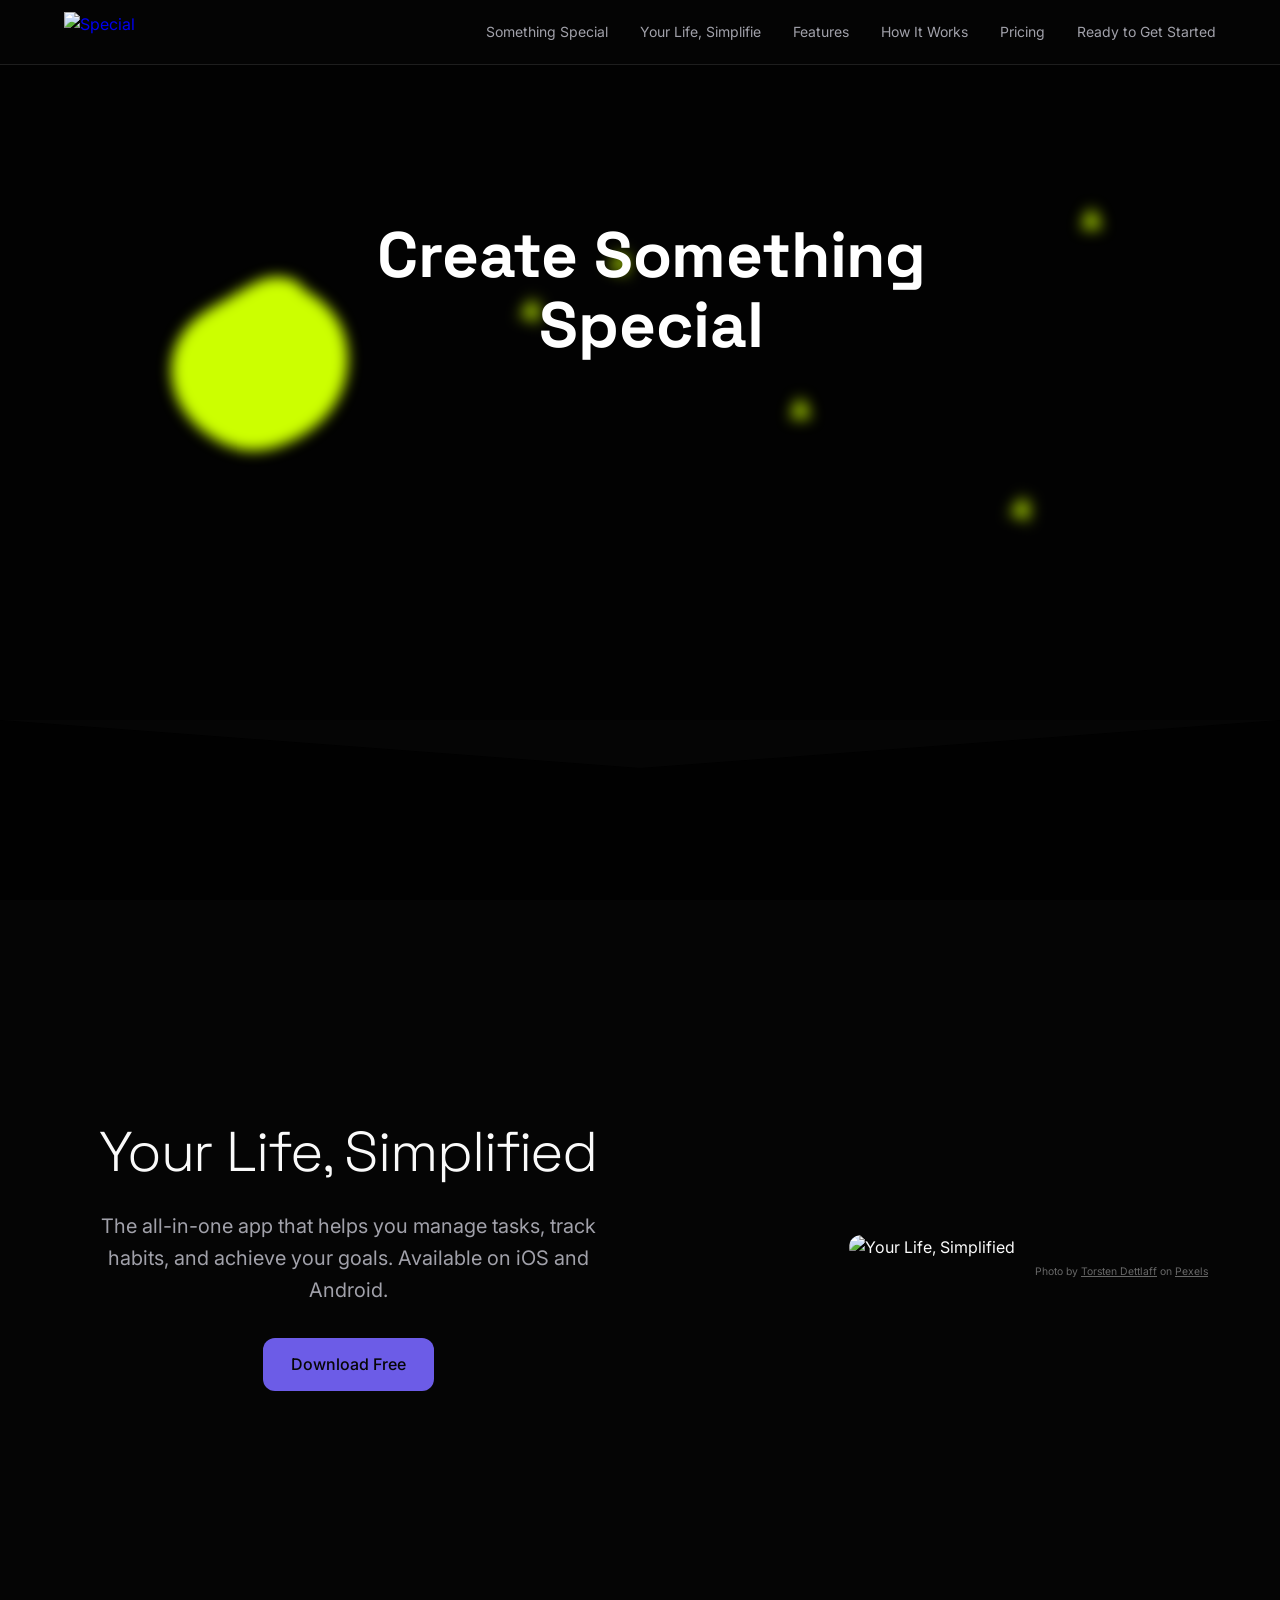
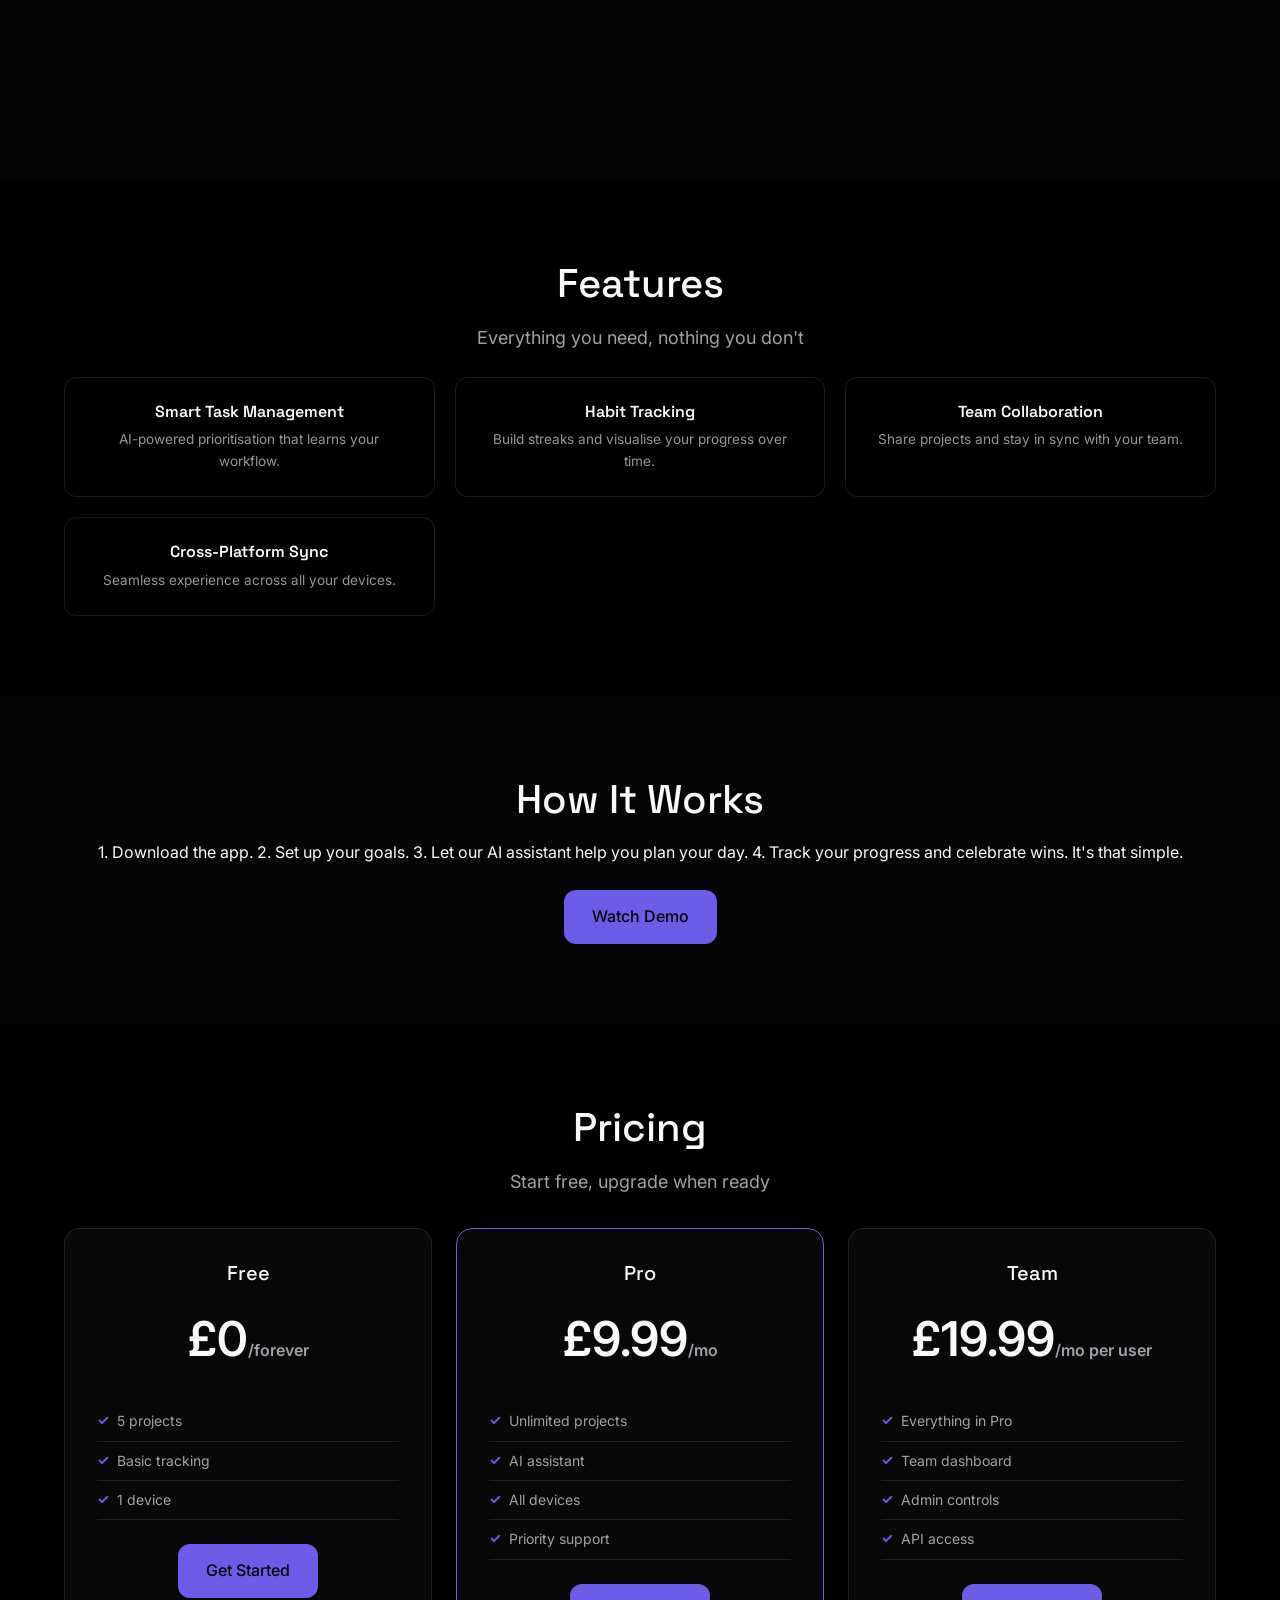
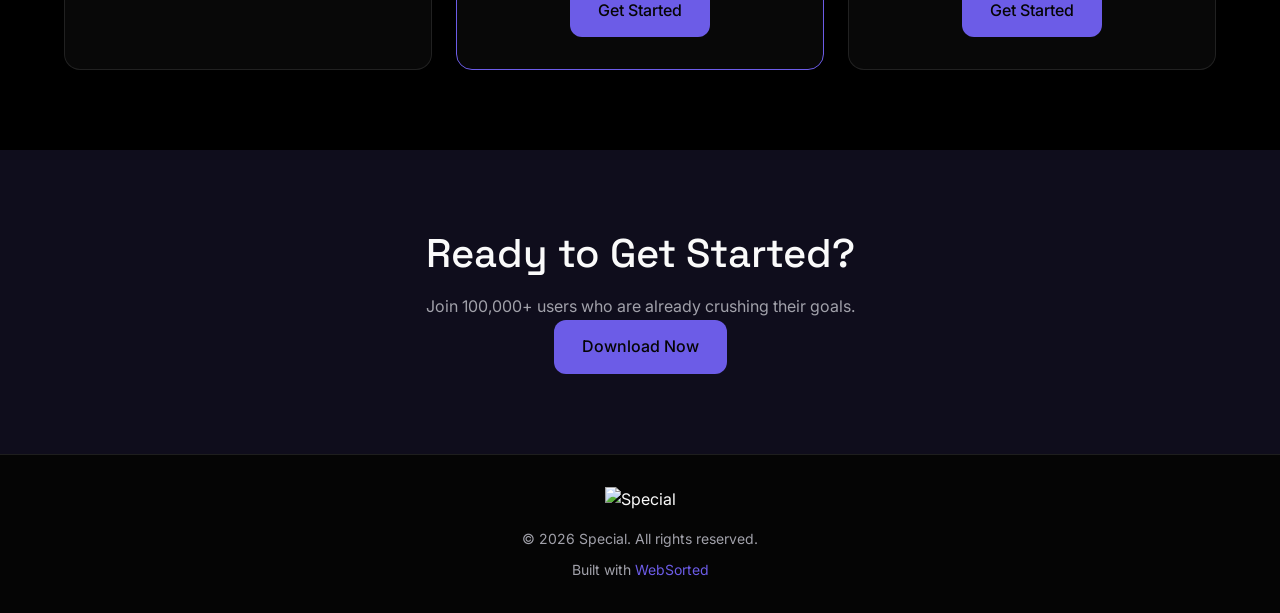
==== index.html @ 017077e0 "Deploy from WebSorted" ====
<!DOCTYPE html>
<html lang="en">
<head>
    <meta charset="UTF-8">
    <meta name="viewport" content="width=device-width, initial-scale=1.0">
    <meta name="description" content="Special - The app that changes everything">
    <title>Special</title>
    <link rel="preconnect" href="https://fonts.googleapis.com">
    <link rel="preconnect" href="https://fonts.gstatic.com" crossorigin>
    <link href="https://fonts.googleapis.com/css2?family=Space+Grotesk:wght@300;400;500;600;700&family=Inter:wght@300;400;500;600&display=swap" rel="stylesheet">
    <link rel="stylesheet" href="styles.css">
    
</head>
<body class="page-home">
    
    <div class="site-bg" style="background-image: url('/api/files/ed997778-a83c-421e-b82c-1f7602c3b552'); background-attachment: fixed;"></div>
    <div class="site-bg-overlay" style="background: rgba(0,0,0,0.7);"></div>
    
    <nav class="navbar">
        <div class="container nav-container">
            <a href="index.html" class="logo"><img src="/api/files/cb97df01-d33d-41f6-86b8-628ecbfd39bc" alt="Special" class="nav-logo" style="height: 40px;"></a>
            <div class="nav-links">
                <a href="#section-1776615827893" class="nav-link">Something Special</a>
<a href="#hero" class="nav-link">Your Life,
Simplifie</a>
<a href="#features" class="nav-link">Features</a>
<a href="#about" class="nav-link">How It Works</a>
<a href="#pricing" class="nav-link">Pricing</a>
<a href="#cta" class="nav-link">Ready to Get Started</a>

            </div>
        </div>
    </nav>

    <main style="overflow-x:clip;">
        
    <style>
      @media(max-width:767px){
        #section-1776615827893{aspect-ratio:9/16 !important;min-height:auto;}
        #section-1776615827893 .ws-hero-canvas{position:relative !important;width:100%;height:100%;}
      }
    </style>
    <section id="section-1776615827893" class="section ws-custom-hero" style="position:relative;overflow:visible;width:100%;aspect-ratio:16/9;background-color:#050505;">
        <div style="position:absolute;inset:0;background:rgba(0,0,0,0.5);"></div>
        <div class="ws-hero-canvas" style="position:relative;left:0;width:100%;height:100%;overflow:visible;">
        <div id="ws-layer-dlwnscvy3" class="ws-hero-layer" style="position:absolute;left:-1.6666666666666714%;width:41.41666666666667%;top:27.41%;height:36.15%;z-index:0;" data-parallax="0.65"><div style="width:100%;height:100%;opacity:1;filter:blur(0.542vw);"><svg viewBox="0 0 200 200" style="width:100%;height:100%;"><path d="M44.7,-76.4C58.8,-69.2,71.8,-58.1,79.6,-44.2C87.4,-30.3,90,-13.6,88.1,2.2C86.2,18,79.8,32.8,70.4,44.7C61,56.6,48.6,65.7,35,72.4C21.4,79.1,6.6,83.5,-7.8,82.8C-22.2,82.1,-36.2,76.3,-48.6,67.8C-61,59.3,-71.8,48.1,-78.4,34.6C-85,21.1,-87.4,5.3,-84.6,-9.1C-81.8,-23.5,-73.8,-36.5,-63.2,-46.1C-52.6,-55.7,-39.4,-61.9,-26.2,-69.7C-13,-77.5,0.2,-86.9,14.2,-88.5C28.2,-90.1,42.9,-83.9,44.7,-76.4Z" transform="translate(100 100)" fill="#CCFF00"/></svg></div></div>
<style>@media(max-width:767px){#ws-layer-dlwnscvy3{left:-35.13% !important;width:108.33974358974359% !important;top:9.45% !important;height:72.06% !important}}</style>
<div id="ws-layer-0sxy0pd3v" class="ws-hero-layer ws-anim-slideLeft" style="position:absolute;left:85.125%;width:3%;top:20.28%;height:4.04%;z-index:1;transform:rotate(15deg);--anim-dur:0.6s;--anim-delay:0s;" data-parallax="0.25" data-mouse-follow="0.05"><div style="width:100%;height:100%;opacity:1;filter:blur(0.583vw);"><svg viewBox="0 0 100 100" style="width:100%;height:100%;"><polygon points="50,5 95,95 5,95" fill="#CCFF00"/></svg></div></div>
<div id="ws-layer-jxc67rz7d" class="ws-hero-layer ws-anim-fadeIn" style="position:absolute;left:46.95833333333333%;width:3%;top:30.09%;height:4.04%;z-index:2;transform:rotate(15deg);--anim-dur:0.6s;--anim-delay:0s;" data-mouse-follow="1"><div style="width:100%;height:100%;opacity:1;filter:blur(0.583vw);"><svg viewBox="0 0 100 100" style="width:100%;height:100%;"><polygon points="50,5 95,95 5,95" fill="#CCFF00"/></svg></div></div>
<div id="ws-layer-83q8tzpwr" class="ws-hero-layer ws-anim-blurIn" style="position:absolute;left:80.375%;width:3%;top:67.61%;height:4.04%;z-index:3;transform:rotate(15deg);--anim-dur:0.6s;--anim-delay:0s;" data-parallax="0.75" data-mouse-follow="0.4"><div style="width:100%;height:100%;opacity:1;filter:blur(0.583vw);"><svg viewBox="0 0 100 100" style="width:100%;height:100%;"><polygon points="50,5 95,95 5,95" fill="#CCFF00"/></svg></div></div>
<div id="ws-layer-iz8au05sa" class="ws-hero-layer ws-anim-scaleIn" style="position:absolute;left:61.54166666666667%;width:3%;top:51.94%;height:4.04%;z-index:4;transform:rotate(15deg);--anim-dur:0.6s;--anim-delay:0s;" data-parallax="0.5" data-mouse-follow="0.4"><div style="width:100%;height:100%;opacity:1;filter:blur(0.583vw);"><svg viewBox="0 0 100 100" style="width:100%;height:100%;"><polygon points="50,5 95,95 5,95" fill="#CCFF00"/></svg></div></div>
<div id="ws-layer-jgqsqrxkm" class="ws-hero-layer" style="position:absolute;left:36.125%;width:3%;top:68.72%;height:4.04%;z-index:5;transform:rotate(15deg);" data-parallax="0.05" data-mouse-follow="0.75" data-scroll-from='{"y": -174}' data-scroll-to='{"y": 174}'><div style="width:100%;height:100%;opacity:1;filter:blur(0.583vw);"><svg viewBox="0 0 100 100" style="width:100%;height:100%;"><polygon points="50,5 95,95 5,95" fill="#CCFF00"/></svg></div></div>
<div id="ws-layer-cx31qubtg" class="ws-hero-layer" style="position:absolute;left:20.91666666666667%;width:60%;top:28.15%;z-index:6;" data-parallax="0.35" data-scroll-from='{"y": -18}' data-scroll-to='{"y": 18}'><div style="width:100%;height:100%;opacity:1;"><div style="font-family:Space Grotesk,sans-serif;font-size:clamp(16px, 5.333vw, 64px);font-weight:700;color:#FFFFFF;text-align:center;line-height:1.1;letter-spacing:clamp(-0.2px, -0.083vw, -1px);white-space:pre-wrap;">Create Something Special</div></div></div>
<style>@media(max-width:767px){#ws-layer-cx31qubtg{left:19.63% !important;width:60% !important;top:70.41% !important}}</style>

        </div>
    </section>
<div class="section" style="position:relative;overflow:hidden;"><div class="ws-divider ws-divider-top" style="height:60px;"><svg viewBox="0 0 1440 100" preserveAspectRatio="none"><path d="M0,100 L720,20 L1440,100 L1440,100 L0,100 Z" fill="#050505"/></svg></div>
    <section id="hero" class="hero section">
        <div class="container" style="display:grid;grid-template-columns:1fr 1fr;gap:2rem;align-items:center;">
            <div>
                <img src="/api/files/cb97df01-d33d-41f6-86b8-628ecbfd39bc" alt="" class="hero-section-logo" style="height:40px;object-fit:contain;margin-bottom:16px;">
                <h1>Your Life,
Simplified</h1>
                <p class="subheading">The all-in-one app that helps you manage tasks, track habits, and achieve your goals. Available on iOS and Android.</p>
                <a href="#contact" class="btn btn-primary">Download Free</a>
            </div>
            <div><img src="https://images.pexels.com/photos/607812/pexels-photo-607812.jpeg?auto=compress&cs=tinysrgb&w=1260" alt="Your Life,
Simplified" class="hero-image"><p class="image-attribution">Photo by <a href="#" target="_blank">Torsten Dettlaff</a> on <a href="#" target="_blank">Pexels</a></p></div>
        </div>
    </section>
<div class="ws-divider ws-divider-bottom" style="height:35px;"><svg viewBox="0 0 1440 100" preserveAspectRatio="none"><path d="M0,100 L720,20 L1440,100 L1440,100 L0,100 Z" fill="#050505"/></svg></div></div><div class="section-with-bg" style="background-color: #000000;">
    <section id="features" class="section section-centered">
        <div class="container">
            <h2>Features</h2>
            <p class="subheading">Everything you need, nothing you don't</p>
            
            
            <div class="features-grid" style="display:grid;grid-template-columns:repeat(auto-fit,minmax(280px,1fr));gap:20px;margin-top:24px;"><div class="feature-card" style="padding:24px;border-radius:12px;background:var(--card-bg);border:1px solid var(--border);"><h3 style="font-size:1rem;font-weight:600;margin-bottom:8px;">Smart Task Management</h3><p style="font-size:0.85rem;opacity:0.6;">AI-powered prioritisation that learns your workflow.</p></div><div class="feature-card" style="padding:24px;border-radius:12px;background:var(--card-bg);border:1px solid var(--border);"><h3 style="font-size:1rem;font-weight:600;margin-bottom:8px;">Habit Tracking</h3><p style="font-size:0.85rem;opacity:0.6;">Build streaks and visualise your progress over time.</p></div><div class="feature-card" style="padding:24px;border-radius:12px;background:var(--card-bg);border:1px solid var(--border);"><h3 style="font-size:1rem;font-weight:600;margin-bottom:8px;">Team Collaboration</h3><p style="font-size:0.85rem;opacity:0.6;">Share projects and stay in sync with your team.</p></div><div class="feature-card" style="padding:24px;border-radius:12px;background:var(--card-bg);border:1px solid var(--border);"><h3 style="font-size:1rem;font-weight:600;margin-bottom:8px;">Cross-Platform Sync</h3><p style="font-size:0.85rem;opacity:0.6;">Seamless experience across all your devices.</p></div></div>
            
        </div>
    </section>
</div>
    <section id="about" class="section section-centered">
        <div class="container">
            <h2>How It Works</h2>
            
            <p class="text"><p>1. Download the app. 2. Set up your goals. 3. Let our AI assistant help you plan your day. 4. Track your progress and celebrate wins. It&#39;s that simple.</p></p>
            
            
            <div style="text-align:center;margin-top:24px;"><a href="#" class="btn btn-primary">Watch Demo</a></div>
        </div>
    </section>
<div class="section-with-bg" style="background-color: #000000;">
    <section id="pricing" class="section section-centered">
        <div class="container">
            <h2>Pricing</h2>
            <p class="subheading">Start free, upgrade when ready</p>
            <div class="pricing-grid">
                <div class="pricing-card">
                    <h3>Free</h3>
                    <div class="price">£0<span>/forever</span></div>
                    <ul class="pricing-features"><li><span class="pricing-check" style="color:#6C5CE7;">&#10003;</span>5 projects</li><li><span class="pricing-check" style="color:#6C5CE7;">&#10003;</span>Basic tracking</li><li><span class="pricing-check" style="color:#6C5CE7;">&#10003;</span>1 device</li></ul>
                    <a href="#contact" class="btn btn-primary">Get Started</a>
                </div>
                <div class="pricing-card featured">
                    <h3>Pro</h3>
                    <div class="price">£9.99<span>/mo</span></div>
                    <ul class="pricing-features"><li><span class="pricing-check" style="color:#6C5CE7;">&#10003;</span>Unlimited projects</li><li><span class="pricing-check" style="color:#6C5CE7;">&#10003;</span>AI assistant</li><li><span class="pricing-check" style="color:#6C5CE7;">&#10003;</span>All devices</li><li><span class="pricing-check" style="color:#6C5CE7;">&#10003;</span>Priority support</li></ul>
                    <a href="#contact" class="btn btn-primary">Get Started</a>
                </div>
                <div class="pricing-card">
                    <h3>Team</h3>
                    <div class="price">£19.99<span>/mo per user</span></div>
                    <ul class="pricing-features"><li><span class="pricing-check" style="color:#6C5CE7;">&#10003;</span>Everything in Pro</li><li><span class="pricing-check" style="color:#6C5CE7;">&#10003;</span>Team dashboard</li><li><span class="pricing-check" style="color:#6C5CE7;">&#10003;</span>Admin controls</li><li><span class="pricing-check" style="color:#6C5CE7;">&#10003;</span>API access</li></ul>
                    <a href="#contact" class="btn btn-primary">Get Started</a>
                </div>
            </div>
        </div>
    </section>
</div>
    <section id="cta" class="section section-centered cta">
        <div class="container">
            <h2>Ready to Get Started?</h2>
            <p class="text">Join 100,000+ users who are already crushing their goals.</p>
            <a href="#contact" class="btn btn-primary">Download Now</a>
        </div>
    </section>

    </main>

    <footer class="footer">
        <div class="container">
            <div class="footer-logo"><img src="/api/files/cb97df01-d33d-41f6-86b8-628ecbfd39bc" alt="Special" class="nav-logo" style="height: 40px;"></div>
            <p>&copy; 2026 Special. All rights reserved.</p>
            <p class="footer-credit">Built with <a href="https://websorted.uk" target="_blank">WebSorted</a></p>
        </div>
    </footer>
    
    
    
    <script>
    // Mobile viewport height fix
    (function(){
      function setVh(){
        var vh = window.innerHeight * 0.01;
        document.documentElement.style.setProperty('--vh', vh + 'px');
      }
      setVh();
      window.addEventListener('resize', setVh);
    })();
    // Scroll Reveal - requestAnimationFrame loop (bulletproof mobile+desktop)
    (function(){
      var scrollEls = document.querySelectorAll('[class*="ws-scroll-"]');
      var textEls = document.querySelectorAll('.ws-text-word-fade, .ws-text-letter-reveal');
      var typeEls = document.querySelectorAll('[data-typewriter]');
      var animEls = document.querySelectorAll('[class*="ws-anim-"]');
      var active = true;
      function getDelay(el){ var d=el.getAttribute('data-effect-delay'); return d?parseFloat(d)*1000:0; }
      function delayedAdd(el,cls){ var d=getDelay(el); if(d>0){ el.setAttribute('data-pending','1'); setTimeout(function(){ el.classList.add(cls); },d); } else { el.classList.add(cls); } }
      function check(){
        var vh = window.innerHeight || document.documentElement.clientHeight;
        var isMob = window.innerWidth <= 768;
        var trigger = isMob ? vh * 0.75 : vh * 0.6;
        var pending = false;
        for(var i=0;i<scrollEls.length;i++){
          if(scrollEls[i].classList.contains('ws-visible')||scrollEls[i].getAttribute('data-pending')) continue;
          pending = true;
          var r = scrollEls[i].getBoundingClientRect();
          if(r.top < trigger && r.bottom > 0) delayedAdd(scrollEls[i],'ws-visible');
        }
        for(var i=0;i<textEls.length;i++){
          if(textEls[i].classList.contains('ws-in-view')||textEls[i].getAttribute('data-pending')) continue;
          pending = true;
          var r = textEls[i].getBoundingClientRect();
          if(r.top < trigger && r.bottom > 0) delayedAdd(textEls[i],'ws-in-view');
        }
        for(var i=0;i<animEls.length;i++){
          if(animEls[i].classList.contains('ws-in-view')||animEls[i].getAttribute('data-pending')) continue;
          pending = true;
          var r = animEls[i].getBoundingClientRect();
          // Hero layers: trigger when parent hero section is visible (hero can be taller than viewport)
          var heroParent = animEls[i].closest('.ws-custom-hero');
          var t = heroParent ? vh : trigger;
          if(r.top < t && r.bottom > 0) delayedAdd(animEls[i],'ws-in-view');
        }
        for(var i=0;i<typeEls.length;i++){
          if(typeEls[i].getAttribute('data-started')) continue;
          pending = true;
          var r = typeEls[i].getBoundingClientRect();
          if(r.top < trigger && r.bottom > 0){ typeEls[i].setAttribute('data-started','1'); var d=getDelay(typeEls[i]); if(d>0){ setTimeout(function(e){ startTypewriter(e); }.bind(null,typeEls[i]),d); } else { startTypewriter(typeEls[i]); } }
        }
        if(!pending) active = false;
      }
      function loop(){ if(!active) return; check(); requestAnimationFrame(loop); }
      // Wait for full page load before starting — prevents premature triggering
      window.addEventListener('load', function(){
        setTimeout(function(){ active=true; requestAnimationFrame(loop); }, 300);
      });
      window.addEventListener('scroll', function(){ if(!active){ active=true; requestAnimationFrame(loop); } check(); }, {passive:true});
      document.addEventListener('touchmove', function(){ if(!active){ active=true; requestAnimationFrame(loop); } check(); }, {passive:true});
    })();
    // Typewriter helper
    function startTypewriter(el){
      var text = el.getAttribute('data-typewriter');
      var j = 0;
      var iv = setInterval(function(){
        j++;
        el.textContent = text.slice(0, j);
        if(j >= text.length){ clearInterval(iv); setTimeout(function(){ el.classList.add('ws-typed'); }, 2000); }
      }, 120);
    }
    // Sticky Scroll Slides (rAF loop)
    (function(){
      var isMob = window.innerWidth <= 768;
      if(isMob) return;
      document.querySelectorAll('.ws-sticky-container').forEach(function(container){
        var slides = container.querySelectorAll('.ws-sticky-slide');
        var dots = container.querySelectorAll('.ws-sticky-dot');
        if(slides.length<2) return;
        if(slides[0]) slides[0].classList.add('active');
        if(dots[0]) dots[0].classList.add('active');
        function tick(){
          var rect = container.getBoundingClientRect();
          var totalH = container.offsetHeight - window.innerHeight;
          if(totalH<=0){ requestAnimationFrame(tick); return; }
          var scrolled = -rect.top;
          var p = Math.max(0, Math.min(1, scrolled / totalH));
          var active = Math.min(Math.floor(p * slides.length), slides.length - 1);
          for(var i=0;i<slides.length;i++){
            slides[i].classList.toggle('active', i===active);
            if(dots[i]) dots[i].classList.toggle('active', i===active);
          }
          requestAnimationFrame(tick);
        }
        requestAnimationFrame(tick);
      });
    })();
    // Carousel navigation
    (function(){
      document.querySelectorAll('.ws-carousel-wrap').forEach(function(wrap){
        var c = wrap.querySelector('.ws-carousel');
        var prev = wrap.querySelector('.ws-carousel-btn.prev');
        var next = wrap.querySelector('.ws-carousel-btn.next');
        if(prev) prev.addEventListener('click', function(){ c.scrollBy({left:-300, behavior:'smooth'}); });
        if(next) next.addEventListener('click', function(){ c.scrollBy({left:300, behavior:'smooth'}); });
      });
    })();
    // Mouse tilt on cards
    (function(){
      document.querySelectorAll('.ws-tilt-card').forEach(function(card){
        card.addEventListener('mousemove', function(e){
          var r = card.getBoundingClientRect();
          var x = ((e.clientX - r.left) / r.width - 0.5) * 2;
          var y = ((e.clientY - r.top) / r.height - 0.5) * 2;
          card.style.transform = 'perspective(600px) rotateX(' + (y*-8) + 'deg) rotateY(' + (x*8) + 'deg)';
          card.style.transition = 'transform 0.1s ease-out';
        });
        card.addEventListener('mouseleave', function(){
          card.style.transform = 'perspective(600px) rotateX(0) rotateY(0)';
          card.style.transition = 'transform 0.4s ease-out';
        });
      });
    })();
    // Floating particles
    (function(){
      document.querySelectorAll('[data-particles]').forEach(function(el){
        var cfg = JSON.parse(el.getAttribute('data-particles'));
        var canvas = document.createElement('canvas');
        canvas.style.cssText = 'position:absolute;top:0;left:0;width:100%;height:100%;pointer-events:none;z-index:2;';
        el.style.position = 'relative';
        el.appendChild(canvas);
        var ctx = canvas.getContext('2d');
        var w, h;
        function resize(){ var r=el.getBoundingClientRect(); w=canvas.width=r.width; h=canvas.height=r.height; }
        setTimeout(resize, 100);
        var ps = [];
        for(var i=0;i<(cfg.count||40);i++){
          ps.push({x:Math.random()*800, y:Math.random()*800, r:Math.random()*2+0.5, dx:(Math.random()-0.5)*(cfg.speed||0.5), dy:(Math.random()-0.5)*(cfg.speed||0.5), o:Math.random()*0.5+0.3});
        }
        function draw(){
          if(!w||!h) resize();
          ctx.clearRect(0,0,w,h);
          for(var i=0;i<ps.length;i++){
            var p=ps[i]; p.x+=p.dx; p.y+=p.dy;
            if(p.x<0)p.x=w; if(p.x>w)p.x=0; if(p.y<0)p.y=h; if(p.y>h)p.y=0;
            ctx.beginPath(); ctx.arc(p.x,p.y,p.r,0,Math.PI*2);
            ctx.fillStyle=cfg.color||'#fff'; ctx.globalAlpha=p.o*(cfg.opacity||0.3); ctx.fill();
          }
          ctx.globalAlpha=(cfg.opacity||0.3)*0.15; ctx.strokeStyle=cfg.color||'#fff'; ctx.lineWidth=0.5;
          for(var i=0;i<ps.length;i++){ for(var j=i+1;j<ps.length;j++){
            var a=ps[i],b=ps[j],d=Math.hypot(a.x-b.x,a.y-b.y);
            if(d<120){ ctx.globalAlpha=(cfg.opacity||0.3)*0.15*(1-d/120); ctx.beginPath(); ctx.moveTo(a.x,a.y); ctx.lineTo(b.x,b.y); ctx.stroke(); }
          }}
          requestAnimationFrame(draw);
        }
        draw();
        window.addEventListener('resize', resize);
      });
    })();
    // Hero Studio layers: mouse follow + parallax
    (function(){
      // Cinematic Slider: sunbeam canvas + slide transitions
      document.querySelectorAll('.ws-cinematic-slider').forEach(function(section){
        var canvas = section.querySelector('.ws-cs-canvas');
        var slides = section.querySelectorAll('.ws-cs-slide');
        var dots = section.querySelectorAll('.ws-cs-dot');
        var prevBtn = section.querySelector('.ws-cs-prev');
        var nextBtn = section.querySelector('.ws-cs-next');
        var rayColor = section.getAttribute('data-ray-color') || '#CCFF00';
        var autoplaySpeed = (parseFloat(section.getAttribute('data-autoplay')) || 5) * 1000;
        var current = 0;
        var transitioning = false;
        var mouse = {x:0.5, y:0.5, tx:0.5, ty:0.5};

        // Canvas cinematic volumetric sunbeam rays
        if(canvas){
          var ctx = canvas.getContext('2d');
          // Parse ray color to RGB
          var _pr = parseInt(rayColor.slice(1,3),16), _pg = parseInt(rayColor.slice(3,5),16), _pb = parseInt(rayColor.slice(5,7),16);
          var warm = {r:Math.min(255,_pr+40),g:Math.min(255,_pg+10),b:Math.max(0,_pb-30)};
          var cool = {r:Math.max(0,_pr-20),g:Math.min(255,_pg+15),b:Math.min(255,_pb+40)};
          function rgba(c,a){ return 'rgba('+c.r+','+c.g+','+c.b+','+a+')'; }
          var rcol = {r:_pr,g:_pg,b:_pb};
          // Dust particles
          var particles = [];
          for(var pi=0;pi<60;pi++) particles.push({x:Math.random(),y:Math.random(),sz:0.5+Math.random()*2,sp:0.0001+Math.random()*0.0003,dr:Math.random()*Math.PI*2,op:0.1+Math.random()*0.4,ph:Math.random()*Math.PI*2});

          function drawRays(){
            var w = canvas.width = canvas.offsetWidth;
            var h = canvas.height = canvas.offsetHeight;
            ctx.clearRect(0,0,w,h);
            mouse.tx += (mouse.x - mouse.tx) * 0.03;
            mouse.ty += (mouse.y - mouse.ty) * 0.03;
            var cx = w * mouse.tx;
            var cy = h * mouse.ty * 0.5;
            var t = Date.now() * 0.0002;
            // Volumetric god-rays
            for(var i=0;i<18;i++){
              var ba = (i/18)*Math.PI*2;
              var sway = Math.sin(t*0.7+i*1.3)*0.12 + Math.sin(t*1.1+i*0.5)*0.06;
              var angle = ba + t*0.15 + sway;
              var len = Math.max(w,h)*(1.3+Math.sin(t+i*0.8)*0.2);
              var bsp = i%3===0?0.08:(i%3===1?0.04:0.025);
              var spread = bsp + Math.sin(t*1.5+i*2)*0.015;
              var bop = i%3===0?0.07:0.04;
              var op = bop + Math.sin(t*0.6+i*1.7)*0.025;
              ctx.save(); ctx.translate(cx,cy); ctx.rotate(angle);
              ctx.beginPath(); ctx.moveTo(0,0); ctx.lineTo(len,-len*spread); ctx.lineTo(len,len*spread); ctx.closePath();
              var g = ctx.createLinearGradient(0,0,len,0);
              g.addColorStop(0,rgba(warm,op*1.5)); g.addColorStop(0.15,rgba(rcol,op*1.2)); g.addColorStop(0.4,rgba(rcol,op*0.7)); g.addColorStop(0.7,rgba(cool,op*0.3)); g.addColorStop(1,rgba(cool,0));
              ctx.fillStyle=g; ctx.fill();
              if(i%3===0){
                ctx.beginPath(); ctx.moveTo(0,0); ctx.lineTo(len*0.7,-len*spread*2); ctx.lineTo(len*0.7,len*spread*2); ctx.closePath();
                var sg=ctx.createLinearGradient(0,0,len*0.7,0); sg.addColorStop(0,rgba(warm,op*0.4)); sg.addColorStop(0.5,rgba(rcol,op*0.1)); sg.addColorStop(1,rgba(rcol,0));
                ctx.fillStyle=sg; ctx.fill();
              }
              ctx.restore();
            }
            // Central glow
            var glsz=w*0.4, glow=ctx.createRadialGradient(cx,cy,0,cx,cy,glsz);
            glow.addColorStop(0,rgba(warm,0.15)); glow.addColorStop(0.2,rgba(rcol,0.08)); glow.addColorStop(0.5,rgba(cool,0.03)); glow.addColorStop(1,rgba(cool,0));
            ctx.fillStyle=glow; ctx.fillRect(0,0,w,h);
            // Lens flare rings
            for(var r=0;r<3;r++){ var rad=20+r*35+Math.sin(t*2+r)*5; ctx.beginPath(); ctx.arc(cx,cy,rad,0,Math.PI*2); ctx.strokeStyle=rgba(rcol,0.04-r*0.01); ctx.lineWidth=1.5; ctx.stroke(); }
            // Dust particles
            var now=Date.now();
            for(var di=0;di<particles.length;di++){
              var p=particles[di];
              var px=((p.x+Math.sin(now*p.sp+p.dr)*0.05)%1)*w;
              var py=((p.y+now*p.sp*0.3)%1)*h;
              var dx=px-cx,dy=py-cy,dist=Math.sqrt(dx*dx+dy*dy),md=Math.max(w,h)*0.7;
              if(dist>md) continue;
              var br=(1-dist/md)*p.op*(0.5+Math.sin(now*0.002+p.ph)*0.5);
              if(br<0.02) continue;
              ctx.beginPath(); ctx.arc(px,py,p.sz,0,Math.PI*2); ctx.fillStyle=rgba(warm,br); ctx.fill();
            }
            requestAnimationFrame(drawRays);
          }
          requestAnimationFrame(drawRays);
        }

        section.addEventListener('mousemove', function(e){
          var r = section.getBoundingClientRect();
          mouse.x = (e.clientX - r.left) / r.width;
          mouse.y = (e.clientY - r.top) / r.height;
        });

        function goTo(idx){
          if(transitioning || idx === current) return;
          transitioning = true;
          if(slides[current]) slides[current].classList.remove('active');
          if(dots[current]) dots[current].classList.remove('active');
          if(dots[current]) dots[current].style.background = '';
          if(dots[current]) dots[current].style.width = '';
          setTimeout(function(){
            current = idx;
            if(slides[current]) slides[current].classList.add('active');
            if(dots[current]) dots[current].classList.add('active');
            if(dots[current]) dots[current].style.background = rayColor;
            if(dots[current]) dots[current].style.width = '24px';
            setTimeout(function(){ transitioning = false; }, 800);
          }, 700);
        }
        if(prevBtn) prevBtn.addEventListener('click', function(){ goTo((current-1+slides.length)%slides.length); });
        if(nextBtn) nextBtn.addEventListener('click', function(){ goTo((current+1)%slides.length); });
        dots.forEach(function(d,i){ d.addEventListener('click', function(){ goTo(i); }); });
        if(dots[0]){ dots[0].style.background = rayColor; dots[0].style.width = '24px'; }
        if(slides[0]) slides[0].querySelector('.ws-cs-counter').style.color = rayColor;

        // Set counter color for all slides
        slides.forEach(function(s){ var c = s.querySelector('.ws-cs-counter'); if(c) c.style.color = rayColor; });

        // Autoplay
        setInterval(function(){ goTo((current+1)%slides.length); }, autoplaySpeed);
      });

      // Hero layer mouse follow + parallax (GPU-accelerated transforms)
      var mfLayers = document.querySelectorAll('.ws-hero-layer[data-mouse-follow]');
      var pxLayers = document.querySelectorAll('.ws-hero-layer[data-parallax]');
      // Store base rotation from inline style for each layer
      var layerBaseTransform = new Map();
      document.querySelectorAll('.ws-hero-layer').forEach(function(el){
        var rot = el.style.transform || '';
        var rotMatch = rot.match(/rotate\([^)]*\)/);
        layerBaseTransform.set(el, rotMatch ? rotMatch[0] : '');
        el.style.willChange = 'transform';
      });

      var mouseClientX = 0, mouseClientY = 0, mouseEverMoved = false;
      if(mfLayers.length || pxLayers.length){
        document.addEventListener('mousemove', function(e){
          mouseClientX = e.clientX;
          mouseClientY = e.clientY;
          mouseEverMoved = true;
        }, {passive:true});
      }
      // Compute mouse offset relative to a specific hero section's bounds (matches React)
      function _heroMouseNorm(heroEl){
        if(!mouseEverMoved) return {x:0, y:0};
        var r = heroEl.getBoundingClientRect();
        if(r.width <= 0 || r.height <= 0) return {x:0, y:0};
        return {
          x: Math.max(-0.5, Math.min(0.5, (mouseClientX - r.left) / r.width - 0.5)),
          y: Math.max(-0.5, Math.min(0.5, (mouseClientY - r.top) / r.height - 0.5)),
        };
      }

      // Scroll-driven keyframe layers
      var skLayers = document.querySelectorAll('.ws-hero-layer[data-scroll-from],.ws-hero-layer[data-scroll-to]');
      skLayers.forEach(function(el){ el.style.willChange = 'transform,opacity'; });

      // Shared helper: compute progress t (0..1) from either scroll ratio OR autoplay timer
      // `el` is the animated element, `scrollRatio` is the current hero scroll position (0..1)
      var _apStart = performance.now();
      function wsComputeProgress(el, scrollRatio){
        var autoplay = el.hasAttribute('data-autoplay');
        var loop = el.hasAttribute('data-loop');
        var reverse = el.hasAttribute('data-scroll-reverse');
        var t;
        if(autoplay || loop){
          var delay = parseFloat(el.getAttribute('data-ap-delay')) || 0;
          var dur = parseFloat(el.getAttribute('data-ap-dur')) || 3;
          var elapsed = ((performance.now() - _apStart) / 1000) - delay;
          if(elapsed <= 0){
            t = 0;
          } else if(loop){
            var peak = (parseFloat(el.getAttribute('data-ap-peak')) || 60) / 100;
            var pauseT = parseFloat(el.getAttribute('data-ap-pause')); if(isNaN(pauseT)) pauseT = 2;
            var rebuildT = parseFloat(el.getAttribute('data-ap-rebuild')); if(isNaN(rebuildT)) rebuildT = 3;
            var restT = parseFloat(el.getAttribute('data-ap-rest')); if(isNaN(restT)) restT = 2;
            var cycleTotal = dur + pauseT + rebuildT + restT;
            var cyclePos = elapsed - Math.floor(elapsed / cycleTotal) * cycleTotal;
            if(cyclePos < dur) t = (cyclePos / dur) * peak;
            else if(cyclePos < dur + pauseT) t = peak;
            else if(cyclePos < dur + pauseT + rebuildT) t = peak * (1 - (cyclePos - dur - pauseT) / rebuildT);
            else t = 0;
          } else {
            t = Math.min(1, elapsed / dur);
          }
        } else {
          t = scrollRatio;
          var sd = parseFloat(el.getAttribute('data-scroll-delay')) || 0;
          if(sd > 0) t = sd >= 1 ? 0 : Math.max(0, (t - sd) / (1 - sd));
        }
        if(reverse) t = 1 - t;
        return t;
      }

      // Autoplay-only layers (without scroll keyframes) still need the heroTick loop to run
      var apLayers = document.querySelectorAll('.ws-hero-layer[data-autoplay],.ws-hero-layer[data-loop]');
      var allAnimLayers = mfLayers.length || pxLayers.length || skLayers.length || apLayers.length;
      if(allAnimLayers){
        function heroTick(){
          // Compute scroll ratio for each hero section
          // Uses (height - vh + 1) denominator to match Hero Studio Preview timing
          document.querySelectorAll('.ws-custom-hero').forEach(function(hero){
            var hr = hero.getBoundingClientRect();
            var vh = window.innerHeight;
            var denom = Math.max(hr.height - vh + 1, hr.height * 0.3);
            var scrollRatio = Math.max(0, Math.min(1, -hr.top / denom));
            // Scroll keyframe layers inside this hero
            hero.querySelectorAll('.ws-hero-layer[data-scroll-from],.ws-hero-layer[data-scroll-to]').forEach(function(el){
              var sf = el.getAttribute('data-scroll-from');
              var st = el.getAttribute('data-scroll-to');
              var from = sf ? JSON.parse(sf) : {};
              var to = st ? JSON.parse(st) : {};
              var t = wsComputeProgress(el, scrollRatio);
              var innerDiv = el.firstElementChild;
              var ox = (from.x||0) + ((to.x||0)-(from.x||0))*t;
              var oy = (from.y||0) + ((to.y||0)-(from.y||0))*t;
              var scl = from.scale !== undefined || to.scale !== undefined ? ((from.scale||1) + ((to.scale||1)-(from.scale||1))*t) : 1;
              if(from.opacity !== undefined || to.opacity !== undefined){
                if(!el.hasAttribute('data-dust-layer') && innerDiv){
                  innerDiv.style.opacity = (from.opacity !== undefined ? from.opacity : 1) + ((to.opacity !== undefined ? to.opacity : 1) - (from.opacity !== undefined ? from.opacity : 1)) * t;
                }
              }
              if(innerDiv){
                var xform = 'translate(' + ox + 'px,' + oy + 'px)';
                if(scl !== 1) xform += ' scale(' + scl + ')';
                innerDiv.style.transform = xform;
              }
            });
          });

          pxLayers.forEach(function(el){
            if(el.getAttribute('data-scroll-from') || el.getAttribute('data-scroll-to')) return;
            var s = parseFloat(el.getAttribute('data-parallax')) || 0;
            var hero = el.closest('.ws-custom-hero');
            if(!hero) return;
            var r = hero.getBoundingClientRect();
            var vh = window.innerHeight;
            var denom = Math.max(r.height - vh + 1, r.height * 0.3);
            var scrollRatio = Math.max(0, Math.min(1, -r.top / denom));
            var pOff = s * (scrollRatio - 0.5) * -100;
            var mf = parseFloat(el.getAttribute('data-mouse-follow')) || 0;
            var mNorm = mf > 0 ? _heroMouseNorm(hero) : {x:0, y:0};
            var mxOff = mNorm.x * mf * 40;
            var myOff = mNorm.y * mf * 40;
            var innerDiv = el.firstElementChild;
            if(innerDiv) innerDiv.style.transform = 'translate(' + mxOff + 'px,' + (myOff + pOff) + 'px)';
          });
          mfLayers.forEach(function(el){
            if(el.getAttribute('data-parallax')) return;
            if(el.getAttribute('data-scroll-from') || el.getAttribute('data-scroll-to')) return;
            var mf = parseFloat(el.getAttribute('data-mouse-follow')) || 0;
            var hero = el.closest('.ws-custom-hero');
            var mNorm = hero ? _heroMouseNorm(hero) : {x:0, y:0};
            var innerDiv = el.firstElementChild;
            if(innerDiv) innerDiv.style.transform = 'translate(' + (mNorm.x * mf * 40) + 'px,' + (mNorm.y * mf * 40) + 'px)';
          });
          requestAnimationFrame(heroTick);
        }
        requestAnimationFrame(heroTick);
      }
      // Dust Dissolve (Thanos snap) effect for image layers
      document.querySelectorAll('.ws-dust-dissolve').forEach(function(container){
        var img = container.querySelector('.ws-dust-img');
        var canvas = container.querySelector('.ws-dust-canvas');
        if(!img || !canvas) return;
        var ctx = canvas.getContext('2d');
        var particles = null;
        var sampleFailed = false;
        var dustWind = parseFloat(container.getAttribute('data-dust-wind')) || 50;
        var dustDir = container.getAttribute('data-dust-dir') || 'right';
        var heroEl = container.closest('.ws-custom-hero');
        // The outer .ws-hero-layer wrapper holds autoplay attributes
        var layerEl = container.closest('.ws-hero-layer');
        // Load image and sample pixels
        var loadImg = new Image();
        loadImg.crossOrigin = 'anonymous';
        function samplePixels(){
          try {
            var sw = Math.min(loadImg.naturalWidth, 250);
            var sh = Math.round(sw * (loadImg.naturalHeight / loadImg.naturalWidth));
            var sc = document.createElement('canvas');
            sc.width = sw; sc.height = sh;
            var sctx = sc.getContext('2d');
            sctx.drawImage(loadImg, 0, 0, sw, sh);
            var data = sctx.getImageData(0, 0, sw, sh).data;
            var pts = [];
            for(var y=0;y<sh;y++) for(var x=0;x<sw;x++){
              var idx=(y*sw+x)*4;
              if(data[idx+3]<30) continue;
              pts.push({nx:x/sw,ny:y/sh,r:data[idx],g:data[idx+1],b:data[idx+2],a:data[idx+3],rx:Math.random()*2-1,ry:Math.random()*2-1,rz:Math.random(),delay:Math.random(),size:0.3+Math.random()*Math.random()*3.5});
            }
            particles = pts;
          } catch(err) {
            // Likely tainted canvas (CORS). Fall back: create uniform grid of neutral particles so effect still plays
            sampleFailed = true;
            var gw=60, gh=Math.round(gw*(loadImg.naturalHeight/Math.max(1,loadImg.naturalWidth)));
            var pts=[];
            for(var y=0;y<gh;y++) for(var x=0;x<gw;x++){
              pts.push({nx:x/gw,ny:y/gh,r:200,g:200,b:200,a:220,rx:Math.random()*2-1,ry:Math.random()*2-1,rz:Math.random(),delay:Math.random(),size:0.3+Math.random()*Math.random()*3.5});
            }
            particles = pts;
          }
        }
        loadImg.onload = function(){
          // Wait for decode to ensure pixels are ready
          if(loadImg.decode) {
            loadImg.decode().then(samplePixels).catch(samplePixels);
          } else {
            samplePixels();
          }
        };
        loadImg.onerror = function(){ sampleFailed = true; particles = []; };
        // If the original img is already loaded in cache, use it directly
        if(img.complete && img.naturalWidth>0){
          loadImg.src = img.currentSrc || img.src;
          if(loadImg.complete && !particles){ samplePixels(); }
        } else {
          img.addEventListener('load', function(){ if(!loadImg.src) loadImg.src = img.currentSrc || img.src; });
          loadImg.src = img.src;
        }
        // Animation loop
        function dustTick(){
          if(!particles) { requestAnimationFrame(dustTick); return; }
          var elW = container.offsetWidth || 300;
          var elH = container.offsetHeight || 200;
          var dpr = window.devicePixelRatio || 1;
          var cw = elW*5*dpr, ch = elH*5*dpr;
          if(canvas.width!==cw||canvas.height!==ch){ canvas.width=cw; canvas.height=ch; }
          ctx.setTransform(dpr,0,0,dpr,0,0);
          ctx.clearRect(0,0,elW*5,elH*5);
          // Compute progress: autoplay timer if set, else hero scroll position (0=solid, 1=dissolved)
          var scrollRatio = 0;
          if(heroEl){
            var hr = heroEl.getBoundingClientRect();
            var vh = window.innerHeight;
            var denom = Math.max(hr.height - vh + 1, hr.height * 0.3);
            scrollRatio = Math.max(0, Math.min(1, -hr.top / denom));
          }
          var p = layerEl ? wsComputeProgress(layerEl, scrollRatio) : scrollRatio;
          if(p <= 0){
            img.style.opacity = '1';
            canvas.style.opacity = '0';
            requestAnimationFrame(dustTick); return;
          }
          img.style.opacity = String(Math.max(0, 1 - p * 3));
          canvas.style.opacity = '1';
          var ox=elW*2, oy=elH*2, iw=elW, ih=elH;
          var time = Date.now()*0.001;
          var ws = dustWind;
          for(var i=0;i<particles.length;i++){
            var pt = particles[i];
            var localP = Math.max(0, Math.min(1, (p - pt.delay*0.4) / 0.6));
            if(localP<=0) continue;
            var baseX = ox + pt.nx*iw, baseY = oy + pt.ny*ih;
            var dx=0, dy=0, wf=ws*(0.5+pt.rz);
            if(dustDir==='right'){ dx=localP*wf+localP*pt.rx*ws*0.3; dy=localP*pt.ry*ws*0.4; }
            else if(dustDir==='left'){ dx=-localP*wf-localP*pt.rx*ws*0.3; dy=localP*pt.ry*ws*0.4; }
            else if(dustDir==='up'){ dx=localP*pt.rx*ws*0.5; dy=-localP*wf+localP*pt.ry*ws*0.2; }
            else{ var a=Math.atan2(pt.ry,pt.rx); dx=Math.cos(a)*localP*wf; dy=Math.sin(a)*localP*wf; }
            dx+=Math.sin(time*1.5+pt.rx*10)*localP*ws*0.08;
            dy+=Math.cos(time*1.2+pt.ry*10)*localP*ws*0.05;
            dy+=localP*localP*ws*0.15;
            var opacity=Math.max(0,1-localP*localP*1.2);
            if(opacity<0.01) continue;
            ctx.globalAlpha=opacity*(pt.a/255);
            ctx.fillStyle='rgb('+pt.r+','+pt.g+','+pt.b+')';
            ctx.beginPath();
            ctx.arc(baseX+dx, baseY+dy, pt.size*(1+localP*2), 0, Math.PI*2);
            ctx.fill();
          }
          ctx.globalAlpha=1;
          requestAnimationFrame(dustTick);
        }
        requestAnimationFrame(dustTick);
      });

    })();
    </script>
</body>
</html>
---- styles.css ----
/* WebSorted Export - Special */
:root {
    --primary: #6C5CE7;
    --bg: #050505;
    --text: #FAFAFA;
    --text-muted: #A1A1AA;
    --border: rgba(255,255,255,0.1);
    --font-heading: 'Space Grotesk', sans-serif;
    --font-body: 'Inter', sans-serif;
    --btn-radius: 12px;
}

* {
    margin: 0;
    padding: 0;
    box-sizing: border-box;
}

body {
    font-family: var(--font-body);
    background-color: var(--bg);
    color: var(--text);
    line-height: 1.6;
    position: relative;
    overflow-x: hidden;
    scrollbar-color: #6C5CE7 transparent;
    scrollbar-width: thin;
}
body::-webkit-scrollbar { width: 8px; }
body::-webkit-scrollbar-track { background: transparent; }
body::-webkit-scrollbar-thumb { background-color: #6C5CE7; border-radius: 4px; }
body::-webkit-scrollbar-thumb:hover { background-color: #6C5CE7cc; }

/* Site Background */
.site-bg {
    position: fixed;
    top: 0;
    left: 0;
    right: 0;
    bottom: 0;
    z-index: 0;
    background-size: cover;
    background-position: center;
    background-repeat: no-repeat;
}

.site-bg-overlay {
    position: fixed;
    top: 0;
    left: 0;
    right: 0;
    bottom: 0;
    z-index: 0;
}

.navbar, main, .footer, .websorted-badge {
    position: relative;
    z-index: 1;
}

/* Nav Logo */
.logo {
    text-decoration: none;
    display: flex;
    align-items: center;
}

.logo-text {
    font-family: var(--font-heading);
    font-size: 1.25rem;
    font-weight: 600;
    color: var(--primary);
}

.nav-logo {
    height: 36px;
    object-fit: contain;
}

/* Section Backgrounds */
.section-with-bg {
    position: relative;
    overflow: hidden;
}

.section-bg-img {
    position: absolute;
    top: 0; left: 0; right: 0; bottom: 0;
    background-size: cover;
    background-position: center;
    background-repeat: no-repeat;
}

.section-bg-overlay {
    position: absolute;
    top: 0; left: 0; right: 0; bottom: 0;
}

.section-with-bg > .section {
    position: relative;
    z-index: 1;
}

/* Section Animations */
@keyframes wsFadeIn { from { opacity: 0; } to { opacity: 1; } }
@keyframes wsSlideUp { from { opacity: 0; transform: translateY(40px); } to { opacity: 1; transform: translateY(0); } }
@keyframes wsSlideLeft { from { opacity: 0; transform: translateX(40px); } to { opacity: 1; transform: translateX(0); } }
@keyframes wsSlideRight { from { opacity: 0; transform: translateX(-40px); } to { opacity: 1; transform: translateX(0); } }
@keyframes wsScaleIn { from { opacity: 0; transform: scale(0.85); } to { opacity: 1; transform: scale(1); } }
@keyframes wsFloat { 0%,100% { transform: translateY(0); } 50% { transform: translateY(-8px); } }
@keyframes wsPulse { 0%,100% { opacity: 1; } 50% { opacity: 0.7; } }
@keyframes wsBounce { 0% { opacity: 0; transform: translateY(40px); } 60% { opacity: 1; transform: translateY(-8px); } 80% { transform: translateY(3px); } 100% { transform: translateY(0); } }
@keyframes wsFlipIn { from { opacity: 0; transform: perspective(400px) rotateX(20deg); } to { opacity: 1; transform: perspective(400px) rotateX(0); } }
@keyframes wsBlurIn { from { opacity: 0; filter: blur(12px); } to { opacity: 1; filter: blur(0); } }
@keyframes wsGlitch { 0% { opacity: 0; transform: translate(-3px,2px); } 20% { opacity: 0.8; transform: translate(3px,-2px); } 40% { opacity: 0.6; transform: translate(-2px,0); } 60% { opacity: 0.9; transform: translate(2px,1px); } 80% { opacity: 1; transform: translate(-1px,-1px); } 100% { opacity: 1; transform: translate(0); } }
.ws-anim-fadeIn { animation: wsFadeIn var(--anim-dur, 0.6s) ease-out var(--anim-delay, 0s) both; animation-play-state: paused; }
.ws-anim-slideUp { animation: wsSlideUp var(--anim-dur, 0.6s) ease-out var(--anim-delay, 0s) both; animation-play-state: paused; }
.ws-anim-slideLeft { animation: wsSlideLeft var(--anim-dur, 0.6s) ease-out var(--anim-delay, 0s) both; animation-play-state: paused; }
.ws-anim-slideRight { animation: wsSlideRight var(--anim-dur, 0.6s) ease-out var(--anim-delay, 0s) both; animation-play-state: paused; }
.ws-anim-scaleIn { animation: wsScaleIn var(--anim-dur, 0.6s) ease-out var(--anim-delay, 0s) both; animation-play-state: paused; }
.ws-anim-float { animation: wsFloat 3s ease-in-out infinite; }
.ws-anim-pulse { animation: wsPulse 2s ease-in-out infinite; }
.ws-anim-bounce { animation: wsBounce var(--anim-dur, 0.6s) ease-out var(--anim-delay, 0s) both; animation-play-state: paused; }
.ws-anim-flipIn { animation: wsFlipIn var(--anim-dur, 0.6s) ease-out var(--anim-delay, 0s) both; animation-play-state: paused; }
.ws-anim-blurIn { animation: wsBlurIn var(--anim-dur, 0.6s) ease-out var(--anim-delay, 0s) both; animation-play-state: paused; }
.ws-anim-glitch { animation: wsGlitch 0.4s ease-out var(--anim-delay, 0s) both; animation-play-state: paused; }
[class*="ws-anim-"].ws-in-view { animation-play-state: running; }
.ws-anim-float { animation-play-state: running; }
.ws-anim-pulse { animation-play-state: running; }

/* Shape Dividers */
.ws-divider { position: absolute; left: 0; right: 0; line-height: 0; overflow: hidden; pointer-events: none; z-index: 2; }
.ws-divider svg { width: 100%; height: 100%; display: block; }
.ws-divider-top { top: 0; transform: rotate(180deg); }
.ws-divider-bottom { bottom: 0; }
.section { position: relative; overflow: hidden; }

/* Animated Text */
@keyframes wsTyping { from { width: 0; } to { width: 100%; } }
@keyframes wsBlink { 0%,100% { border-color: transparent; } 50% { border-color: currentColor; } }
@keyframes wsWordFade { from { opacity: 0; transform: translateY(8px); } to { opacity: 1; transform: translateY(0); } }
@keyframes wsLetterReveal { from { opacity: 0; transform: translateX(-4px); } to { opacity: 1; transform: translateX(0); } }
@keyframes wsGradientShift { 0% { background-position: 0% 50%; } 50% { background-position: 100% 50%; } 100% { background-position: 0% 50%; } }
.ws-text-typing { display: inline; border-right: 2px solid currentColor; animation: wsBlink 0.8s step-end infinite; }
.ws-text-typing.ws-typed { border-right: none; }
.ws-text-word-fade > span { display: inline-block; opacity: 0; animation: wsWordFade 0.5s ease-out forwards; animation-play-state: paused; }
.ws-text-word-fade.ws-in-view > span { animation-play-state: running; }
.ws-text-letter-reveal { display: inline-block; }
.ws-text-letter-reveal > span { display: inline-block; opacity: 0; animation: wsLetterReveal 0.3s ease-out forwards; animation-play-state: paused; }
.ws-text-letter-reveal.ws-in-view > span { animation-play-state: running; }
.ws-text-gradient { background: linear-gradient(90deg, var(--primary), #fff, var(--primary)); background-size: 200% 200%; -webkit-background-clip: text; -webkit-text-fill-color: transparent; background-clip: text; animation: wsGradientShift 4s ease infinite; }

/* Ken Burns & Grain */
@keyframes wsKenBurns { 0% { transform: scale(1) translate(0,0); } 50% { transform: scale(1.08) translate(-1%,-1%); } 100% { transform: scale(1) translate(0,0); } }
.ws-ken-burns { animation: wsKenBurns 20s ease-in-out infinite; }
.ws-grain { position: relative; }
.ws-grain::after { content: ''; position: absolute; inset: 0; opacity: 0.04; background-image: url("data:image/svg+xml,%3Csvg viewBox='0 0 256 256' xmlns='http://www.w3.org/2000/svg'%3E%3Cfilter id='n'%3E%3CfeTurbulence type='fractalNoise' baseFrequency='0.9' numOctaves='4' stitchTiles='stitch'/%3E%3C/filter%3E%3Crect width='100%25' height='100%25' filter='url(%23n)'/%3E%3C/svg%3E"); pointer-events: none; z-index: 3; }

/* Scroll Reveal */
.ws-scroll-fade-up { opacity: 0; transform: translateY(60px); transition: opacity 1s ease-out, transform 1s ease-out; }
.ws-scroll-fade-up.ws-visible { opacity: 1; transform: translateY(0); }
.ws-scroll-fade-down { opacity: 0; transform: translateY(-60px); transition: opacity 1s ease-out, transform 1s ease-out; }
.ws-scroll-fade-down.ws-visible { opacity: 1; transform: translateY(0); }
.ws-scroll-fade-left { opacity: 0; transform: translateX(-80px); transition: opacity 1s ease-out, transform 1s ease-out; }
.ws-scroll-fade-left.ws-visible { opacity: 1; transform: translateX(0); }
.ws-scroll-fade-right { opacity: 0; transform: translateX(80px); transition: opacity 1s ease-out, transform 1s ease-out; }
.ws-scroll-fade-right.ws-visible { opacity: 1; transform: translateX(0); }
.ws-scroll-zoom-in { opacity: 0; transform: scale(0.75); transition: opacity 1s ease-out, transform 1s ease-out; }
.ws-scroll-zoom-in.ws-visible { opacity: 1; transform: scale(1); }
.ws-scroll-zoom-out { opacity: 0; transform: scale(1.2); transition: opacity 1s ease-out, transform 1s ease-out; }
.ws-scroll-zoom-out.ws-visible { opacity: 1; transform: scale(1); }
.ws-scroll-flip-up { opacity: 0; transform: perspective(600px) rotateX(20deg); transition: opacity 1s ease-out, transform 1s ease-out; }
.ws-scroll-flip-up.ws-visible { opacity: 1; transform: perspective(600px) rotateX(0); }
.ws-scroll-blur { opacity: 0; filter: blur(20px); transition: opacity 1.2s ease-out, filter 1.2s ease-out; }
.ws-scroll-blur.ws-visible { opacity: 1; filter: blur(0); }

/* Full viewport sections */
.ws-full-vh { min-height: 100vh; display: flex; align-items: center; justify-content: center; }

/* Video background */
.ws-video-bg { position: absolute; inset: 0; z-index: 0; overflow: hidden; }
.ws-video-bg video { width: 100%; height: 100%; object-fit: cover; }
.ws-video-overlay { position: absolute; inset: 0; z-index: 1; }

/* Mouse tilt */
.ws-tilt-card { transition: transform 0.4s ease-out; }
.ws-tilt-card:hover { transform: perspective(600px) rotateX(var(--tilt-x, 0deg)) rotateY(var(--tilt-y, 0deg)); }

/* Horizontal carousel */
.ws-carousel { display: flex; gap: 1rem; overflow-x: auto; scroll-snap-type: x mandatory; -webkit-overflow-scrolling: touch; scrollbar-width: none; }
.ws-carousel::-webkit-scrollbar { display: none; }
.ws-carousel > * { scroll-snap-align: start; flex-shrink: 0; }
.ws-carousel-wrap { position: relative; }
.ws-carousel-btn { position: absolute; top: 50%; transform: translateY(-50%); z-index: 10; width: 36px; height: 36px; border-radius: 50%; background: rgba(0,0,0,0.6); color: #fff; border: none; cursor: pointer; display: flex; align-items: center; justify-content: center; opacity: 0; transition: opacity 0.3s; }
.ws-carousel-wrap:hover .ws-carousel-btn { opacity: 1; }
.ws-carousel-btn.prev { left: 0; }
.ws-carousel-btn.next { right: 0; }

/* Sticky scroll */

/* Cinematic Slider */
.ws-cinematic-slider { position: relative; min-height: 100vh; background: #030303; overflow: hidden; }
.ws-cs-canvas { position: absolute; inset: 0; width: 100%; height: 100%; z-index: 1; filter: blur(6px); transform: scale(1.05); }
.ws-cs-fog { position: absolute; inset: 0; z-index: 2; background: radial-gradient(ellipse at center 40%, rgba(255,255,255,0.02) 0%, transparent 60%); pointer-events: none; }
.ws-cs-content { position: absolute; inset: 0; display: flex; align-items: center; justify-content: center; z-index: 10; }
.ws-cs-slide { position: absolute; inset: 0; display: flex; flex-direction: column; align-items: center; justify-content: center; padding: 2rem; text-align: center; opacity: 0; transform: translateY(20px) scale(0.96); transition: opacity 0.7s ease, transform 0.7s ease; pointer-events: none; }
.ws-cs-slide.active { opacity: 1; transform: translateY(0) scale(1); pointer-events: auto; }
.ws-cs-counter { font-size: 11px; text-transform: uppercase; letter-spacing: 0.3em; opacity: 0.4; margin-bottom: 12px; }
.ws-cs-heading { font-size: clamp(2rem, 6vw, 4rem); font-weight: 700; color: #fff; margin: 0 0 10px; letter-spacing: -1px; line-height: 1.05; }
.ws-cs-sub { font-size: clamp(0.85rem, 2vw, 1.1rem); color: rgba(255,255,255,0.4); max-width: 480px; }
.ws-cs-nav { position: absolute; bottom: 24px; left: 0; right: 0; display: flex; align-items: center; justify-content: center; gap: 16px; z-index: 20; }
.ws-cs-prev, .ws-cs-next { width: 32px; height: 32px; border-radius: 50%; border: 1px solid rgba(255,255,255,0.2); background: transparent; color: rgba(255,255,255,0.5); font-size: 18px; cursor: pointer; display: flex; align-items: center; justify-content: center; transition: all 0.3s; }
.ws-cs-prev:hover, .ws-cs-next:hover { border-color: rgba(255,255,255,0.5); color: #fff; }
.ws-cs-dots { display: flex; gap: 6px; align-items: center; }
.ws-cs-dot { width: 6px; height: 4px; border-radius: 2px; background: rgba(255,255,255,0.2); border: none; cursor: pointer; transition: all 0.5s; padding: 0; }
.ws-cs-dot.active { width: 24px; }
.ws-cs-label { position: absolute; top: 20px; left: 24px; font-size: 10px; text-transform: uppercase; letter-spacing: 0.2em; color: rgba(255,255,255,0.2); z-index: 20; }

.ws-sticky-container { position: relative; }
.ws-sticky-viewport { position: sticky; top: 0; height: 100vh; display: flex; align-items: center; justify-content: center; overflow: hidden; }
.ws-sticky-slide { position: absolute; inset: 0; display: flex; flex-direction: column; align-items: center; justify-content: center; padding: 2rem; text-align: center; opacity: 0; transition: opacity 0.7s ease, transform 0.7s ease; transform: translateY(30px) scale(0.95); }
.ws-sticky-slide.active { opacity: 1; transform: translateY(0) scale(1); }
.ws-sticky-dots { position: absolute; right: 1rem; top: 50%; transform: translateY(-50%); display: flex; flex-direction: column; gap: 8px; z-index: 20; }
.ws-sticky-dot { width: 8px; height: 8px; border-radius: 50%; background: rgba(255,255,255,0.2); transition: all 0.3s; }
.ws-sticky-dot.active { background: var(--primary); transform: scale(1.5); }
h1, h2, h3, h4, h5, h6 {
    font-family: var(--font-heading);
    font-weight: 500;
    line-height: 1.2;
}

.container {
    max-width: 1200px;
    margin: 0 auto;
    padding: 0 1.5rem;
}

/* Navbar */
.navbar {
    position: fixed;
    top: 0;
    left: 0;
    right: 0;
    z-index: 100;
    background: rgba(5,5,5,0.8);
    backdrop-filter: blur(10px);
    border-bottom: 1px solid var(--border);
}

.nav-container {
    display: flex;
    align-items: center;
    justify-content: space-between;
    height: 64px;
}

.nav-links {
    display: flex;
    gap: 2rem;
}

.nav-link {
    color: var(--text-muted);
    text-decoration: none;
    font-size: 0.875rem;
    transition: color 0.2s;
}

.nav-link:hover {
    color: var(--text);
}

.nav-link.active {
    color: var(--primary);
}

.nav-cta {
    background: var(--primary) !important;
    color: var(--bg) !important;
    padding: 0.5rem 1.2rem !important;
    border-radius: var(--btn-radius, 8px);
    font-weight: 600;
    opacity: 1 !important;
}

html {
    scroll-behavior: smooth;
    overflow-x: hidden;
}

/* Centered Nav Layout */
.nav-centered {
    justify-content: center;
    gap: 2rem;
}

.nav-links-left, .nav-links-right {
    display: flex;
    gap: 2rem;
}

/* Hamburger Nav */
.hamburger {
    display: flex;
    flex-direction: column;
    gap: 4px;
    background: none;
    border: none;
    cursor: pointer;
    padding: 4px;
}

.hamburger span {
    display: block;
    width: 22px;
    height: 2px;
    background: var(--primary);
    border-radius: 2px;
    transition: transform 0.3s;
}

.hamburger span:nth-child(3) {
    width: 16px;
}

.nav-mobile {
    display: none;
    flex-direction: column;
    padding: 1rem 1.5rem;
    border-top: 1px solid var(--border);
}

.nav-mobile.open {
    display: flex;
}

.nav-mobile .nav-link {
    padding: 0.5rem 0;
}

/* Sections */
.section {
    padding: 5rem 1.5rem;
}

.section-centered {
    text-align: center;
}

.section h2 {
    font-size: 2.5rem;
    margin-bottom: 1rem;
}

.section .subheading {
    font-size: 1.125rem;
    color: var(--text-muted);
    margin-bottom: 1.5rem;
}

.section .text {
    color: var(--text-muted);
    max-width: 700px;
    margin: 0 auto;
}

/* Hero Section */
.hero {
    min-height: 100vh;
    display: flex;
    align-items: center;
    justify-content: center;
    text-align: center;
    padding-top: 64px;
}

.hero h1 {
    font-size: 3.5rem;
    font-weight: 300;
    margin-bottom: 1.5rem;
    letter-spacing: -0.02em;
}

.hero .subheading {
    font-size: 1.25rem;
    color: var(--text-muted);
    max-width: 600px;
    margin: 0 auto 2rem;
}

/* Buttons */
.btn {
    display: inline-block;
    padding: 0.875rem 1.75rem;
    border-radius: var(--btn-radius);
    font-weight: 500;
    text-decoration: none;
    transition: all 0.2s;
    cursor: pointer;
    border: none;
    font-size: 1rem;
}

.btn-primary {
    background-color: var(--primary);
    color: var(--bg);
}

.btn-primary:hover {
    opacity: 0.9;
    transform: translateY(-1px);
}

/* Contact Form */
.contact-form {
    max-width: 500px;
    margin: 0 auto;
}

.form-group {
    margin-bottom: 1rem;
}

.form-input {
    width: 100%;
    padding: 0.75rem 1rem;
    border: 1px solid var(--border);
    border-radius: 0.5rem;
    background: transparent;
    color: var(--text);
    font-family: var(--font-body);
    font-size: 1rem;
}

.form-input:focus {
    outline: none;
    border-color: var(--primary);
}

textarea.form-input {
    resize: vertical;
    min-height: 120px;
}

/* Gallery */
.gallery-grid {
    display: grid;
    grid-template-columns: repeat(auto-fit, minmax(250px, 1fr));
    gap: 1rem;
    margin-top: 2rem;
}

.gallery-item {
    aspect-ratio: 1;
    background: var(--border);
    border-radius: 0.5rem;
    overflow: hidden;
}

.gallery-item img {
    width: 100%;
    height: 100%;
    object-fit: cover;
}

/* CTA Section */
.cta {
    background: rgba(108,92,231,0.1);
}

/* Team Section */
.team-grid {
    display: grid;
    grid-template-columns: repeat(auto-fit, minmax(200px, 1fr));
    gap: 2rem;
    margin-top: 2rem;
}

.team-member {
    text-align: center;
}

.team-avatar {
    width: 120px;
    height: 120px;
    border-radius: 50%;
    background: var(--border);
    margin: 0 auto 1rem;
}

.team-member h3 {
    font-size: 1.125rem;
    margin-bottom: 0.25rem;
}

.team-member p {
    color: var(--text-muted);
    font-size: 0.875rem;
}

/* FAQ Section */
.faq-list {
    max-width: 700px;
    margin: 0 auto;
}

.faq-item {
    border-bottom: 1px solid var(--border);
    padding: 1.5rem 0;
}

.faq-question {
    font-size: 1.125rem;
    margin-bottom: 0.5rem;
}

.faq-answer {
    color: var(--text-muted);
}

/* Pricing Section */
.pricing-grid {
    display: grid;
    grid-template-columns: repeat(auto-fit, minmax(250px, 1fr));
    gap: 1.5rem;
    margin-top: 2rem;
}

.pricing-card {
    background: rgba(255,255,255,0.03);
    border: 1px solid var(--border);
    border-radius: 1rem;
    padding: 2rem;
    text-align: center;
}

.pricing-card.featured {
    border-color: var(--primary);
    position: relative;
}

.pricing-card h3 {
    font-size: 1.25rem;
    margin-bottom: 1rem;
}

.price {
    font-size: 3rem;
    font-weight: 600;
    margin-bottom: 1.5rem;
}

.price span {
    font-size: 1rem;
    color: var(--text-muted);
}

.pricing-features {
    list-style: none;
    margin-bottom: 1.5rem;
    text-align: left;
}

.pricing-features li {
    padding: 0.5rem 0;
    color: var(--text-muted);
    border-bottom: 1px solid var(--border);
    display: flex;
    align-items: flex-start;
    gap: 0.5rem;
    font-size: 0.875rem;
}
.pricing-features .pricing-check {
    font-weight: 700;
    flex-shrink: 0;
    line-height: 1.4;
}

/* Footer */
.footer {
    padding: 2rem 1.5rem;
    border-top: 1px solid var(--border);
    text-align: center;
}

.footer p {
    color: var(--text-muted);
    font-size: 0.875rem;
}

.footer-credit {
    margin-top: 0.5rem;
}

.footer-credit a {
    color: var(--primary);
    text-decoration: none;
}

.footer-logo {
    margin-bottom: 1rem;
}
.footer-logo img {
    height: 32px;
    object-fit: contain;
}
.footer-logo .logo-text {
    font-size: 1rem;
    font-weight: 600;
}

.hero-image, .section-image {
    max-width: 100%;
    height: auto;
    border-radius: 0.75rem;
    margin-top: 2rem;
}

.hero-image {
    max-height: 400px;
    width: 100%;
    object-fit: cover;
}

.section-image {
    max-height: 300px;
    width: 100%;
    object-fit: cover;
}

.image-attribution {
    font-size: 0.65rem;
    opacity: 0.4;
    margin-top: 0.25rem;
    text-align: right;
}

.image-attribution a {
    color: inherit;
    text-decoration: underline;
}

/* Responsive */
@media (max-width: 768px) {
    *:not(.ws-dust-canvas):not(.ws-dust-dissolve) {
        max-width: 100%;
        box-sizing: border-box;
    }
    body {
        overflow-x: hidden;
    }
    /* Dust dissolve canvas must keep its 500% oversize so particles can escape image bounds */
    .ws-dust-canvas {
        max-width: none !important;
        max-height: none !important;
    }
    .ws-dust-dissolve {
        max-width: 100%;
    }
    .hero {
        min-height: auto !important;
        height: auto !important;
        padding: 80px 16px 40px !important;
    }
    .hero[style] {
        min-height: auto !important;
        height: auto !important;
    }
    .hero h1 {
        font-size: 2rem;
    }
    .hero .subheading {
        font-size: 1rem;
    }
    .section {
        padding: 40px 0;
        overflow-x: hidden;
    }
    /* Custom hero sections host dust dissolve — must not clip the oversized canvas */
    .ws-custom-hero.section {
        overflow-x: visible;
    }
    .section h2 {
        font-size: 1.5rem;
        word-wrap: break-word;
    }
    .section p, .section .text, .section .subheading, .section-subtitle {
        max-width: 100%;
    }
    .nav-links {
        display: none;
    }
    .container {
        padding: 0 16px;
        max-width: 100%;
        overflow-x: hidden;
    }
    img, video, canvas, svg {
        max-width: 100%;
        height: auto;
    }
    /* Force inline grids to single column on mobile */
    .hero .container[style*="grid-template-columns"],
    .section .container[style*="grid-template-columns"] {
        display: flex !important;
        flex-direction: column !important;
        gap: 1.5rem !important;
    }
    [style*="grid-template-columns: 1fr 1fr"],
    [style*="grid-template-columns:1fr 1fr"] {
        display: flex !important;
        flex-direction: column !important;
    }
    [style*="grid-template-columns: repeat(3"],
    [style*="grid-template-columns:repeat(3"],
    [style*="grid-template-columns: repeat(4"],
    [style*="grid-template-columns:repeat(4"] {
        grid-template-columns: 1fr !important;
    }
    .ws-full-vh {
        min-height: 100vh;
    }
    .ws-sticky-container {
        height: auto !important;
    }
    .ws-sticky-viewport {
        position: relative !important;
        height: auto !important;
        display: flex !important;
        flex-direction: column !important;
    }
    .ws-sticky-slide {
        position: relative !important;
        opacity: 1 !important;
        transform: none !important;
        min-height: auto !important;
        padding: 48px 16px !important;
    }
    .ws-sticky-dots {
        display: none !important;
    }
    .gallery-grid {
        grid-template-columns: 1fr 1fr;
    }
    .ws-shop-grid {
        grid-template-columns: 1fr;
    }
    .ws-blog-grid {
        grid-template-columns: 1fr;
    }
    .ws-carousel-btn {
        opacity: 1;
        width: 30px;
        height: 30px;
    }
}
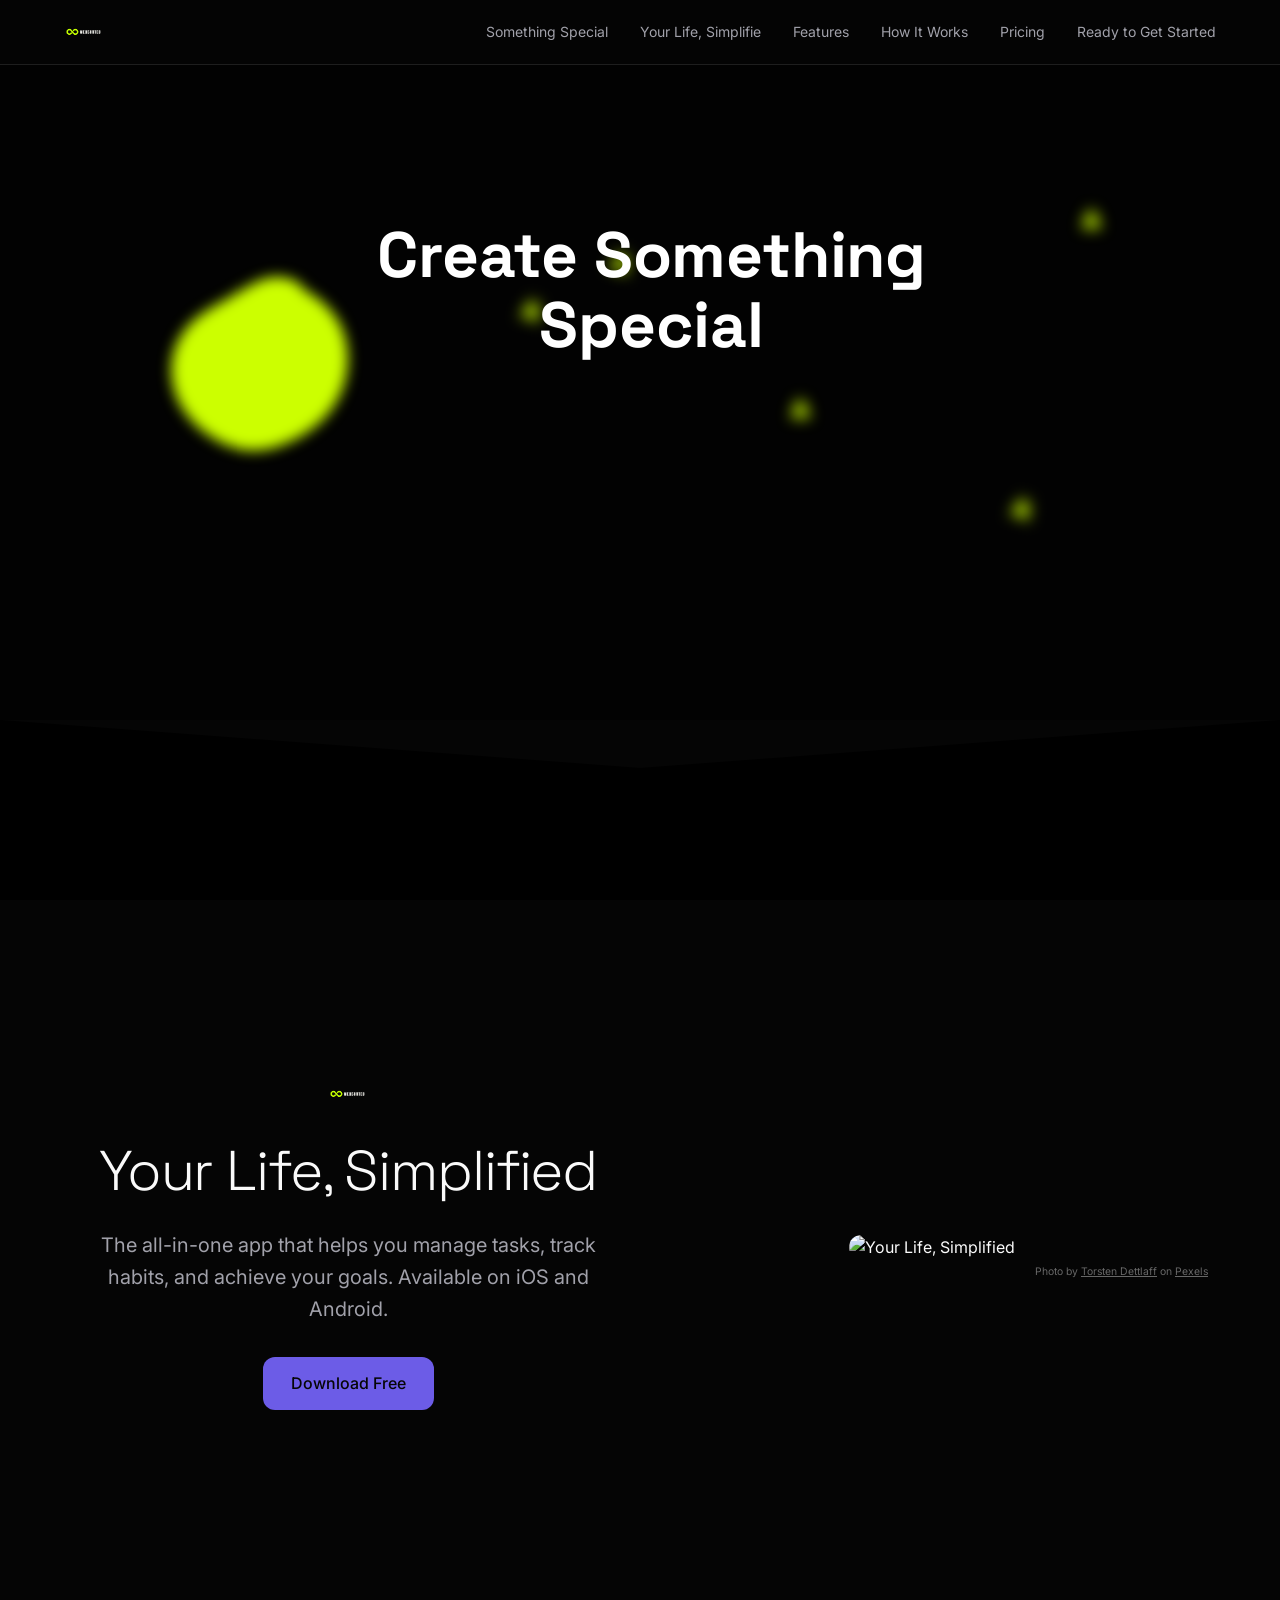
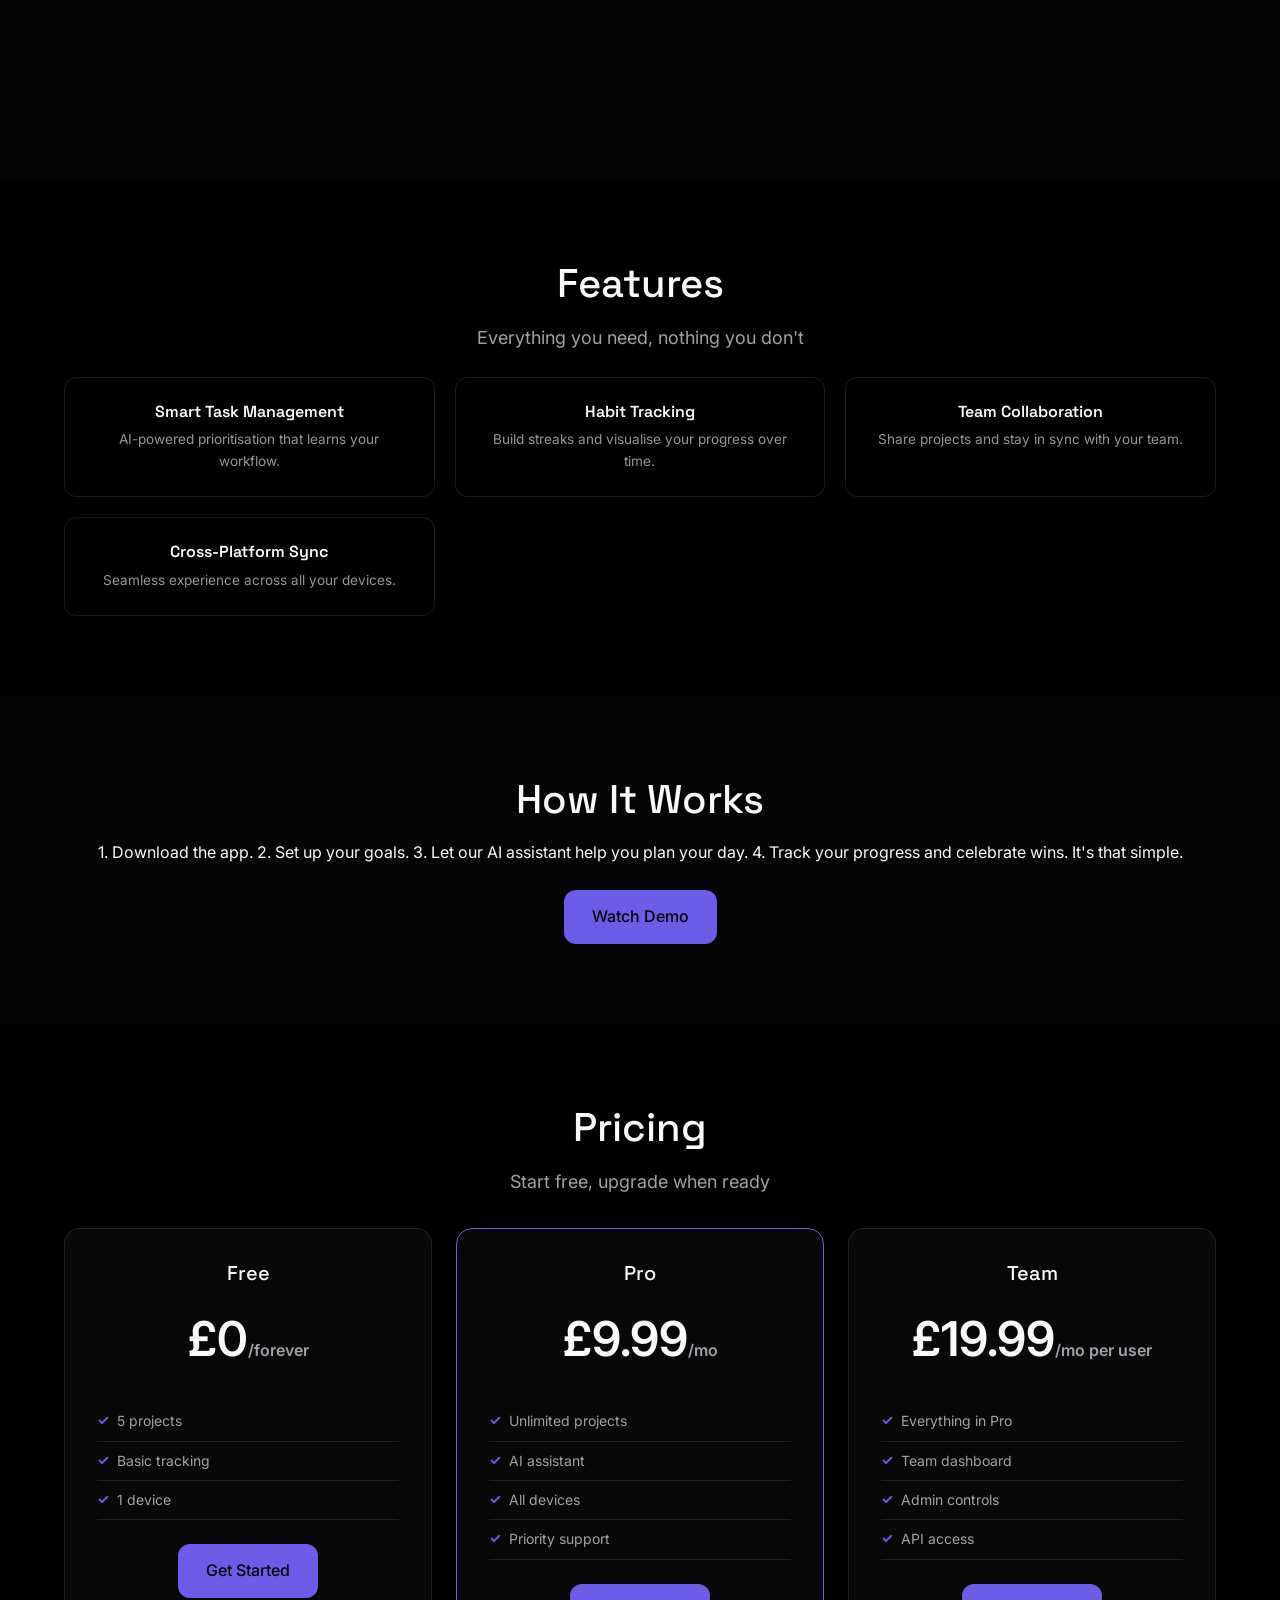
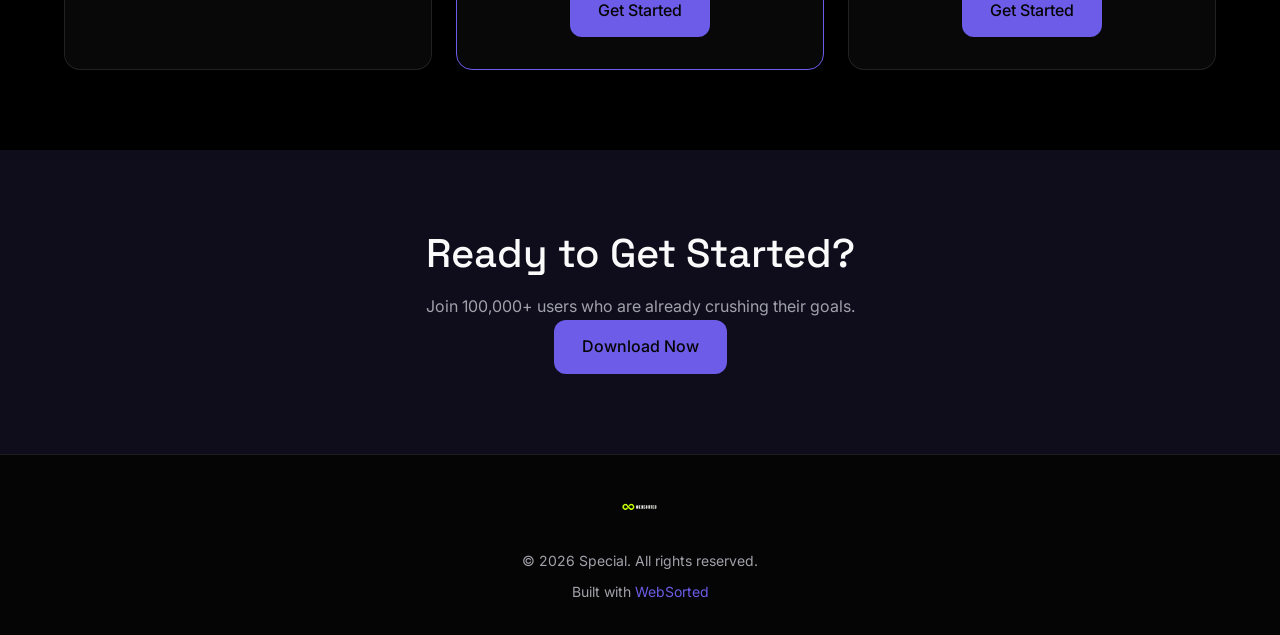
==== commit 74cc50f1: "Deploy from WebSorted" ====
--- a/index.html
+++ b/index.html
@@ -13,12 +13,12 @@
 </head>
 <body class="page-home">
     
-    <div class="site-bg" style="background-image: url('/api/files/ed997778-a83c-421e-b82c-1f7602c3b552'); background-attachment: fixed;"></div>
+    <div class="site-bg" style="background-image: url('[data-uri]'); background-attachment: fixed;"></div>
     <div class="site-bg-overlay" style="background: rgba(0,0,0,0.7);"></div>
     
     <nav class="navbar">
         <div class="container nav-container">
-            <a href="index.html" class="logo"><img src="/api/files/cb97df01-d33d-41f6-86b8-628ecbfd39bc" alt="Special" class="nav-logo" style="height: 40px;"></a>
+            <a href="index.html" class="logo"><img src="[data-uri]" alt="Special" class="nav-logo" style="height: 40px;"></a>
             <div class="nav-links">
                 <a href="#section-1776615827893" class="nav-link">Something Special</a>
 <a href="#hero" class="nav-link">Your Life,
@@ -59,7 +59,7 @@
     <section id="hero" class="hero section">
         <div class="container" style="display:grid;grid-template-columns:1fr 1fr;gap:2rem;align-items:center;">
             <div>
-                <img src="/api/files/cb97df01-d33d-41f6-86b8-628ecbfd39bc" alt="" class="hero-section-logo" style="height:40px;object-fit:contain;margin-bottom:16px;">
+                <img src="[data-uri]" alt="" class="hero-section-logo" style="height:40px;object-fit:contain;margin-bottom:16px;">
                 <h1>Your Life,
 Simplified</h1>
                 <p class="subheading">The all-in-one app that helps you manage tasks, track habits, and achieve your goals. Available on iOS and Android.</p>
@@ -131,7 +131,7 @@
 
     <footer class="footer">
         <div class="container">
-            <div class="footer-logo"><img src="/api/files/cb97df01-d33d-41f6-86b8-628ecbfd39bc" alt="Special" class="nav-logo" style="height: 40px;"></div>
+            <div class="footer-logo"><img src="[data-uri]" alt="Special" class="nav-logo" style="height: 40px;"></div>
             <p>&copy; 2026 Special. All rights reserved.</p>
             <p class="footer-credit">Built with <a href="https://websorted.uk" target="_blank">WebSorted</a></p>
         </div>
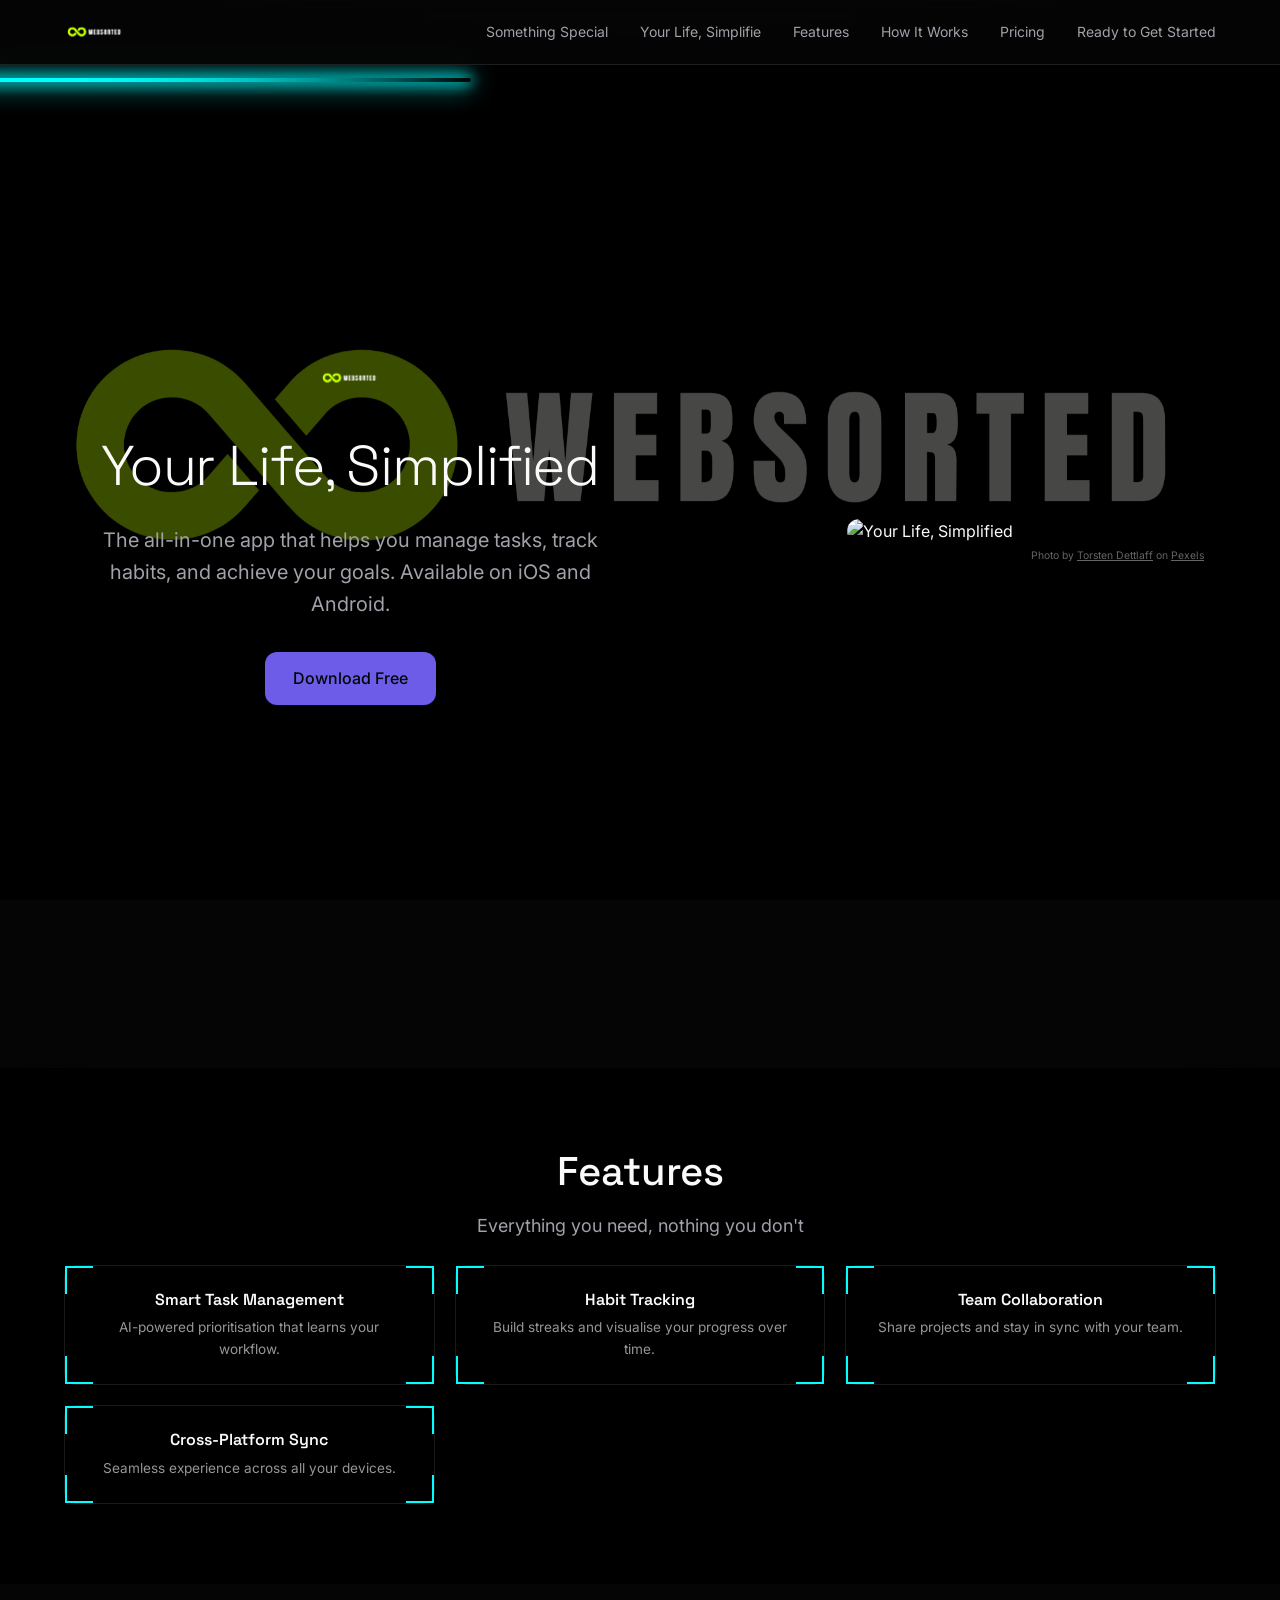
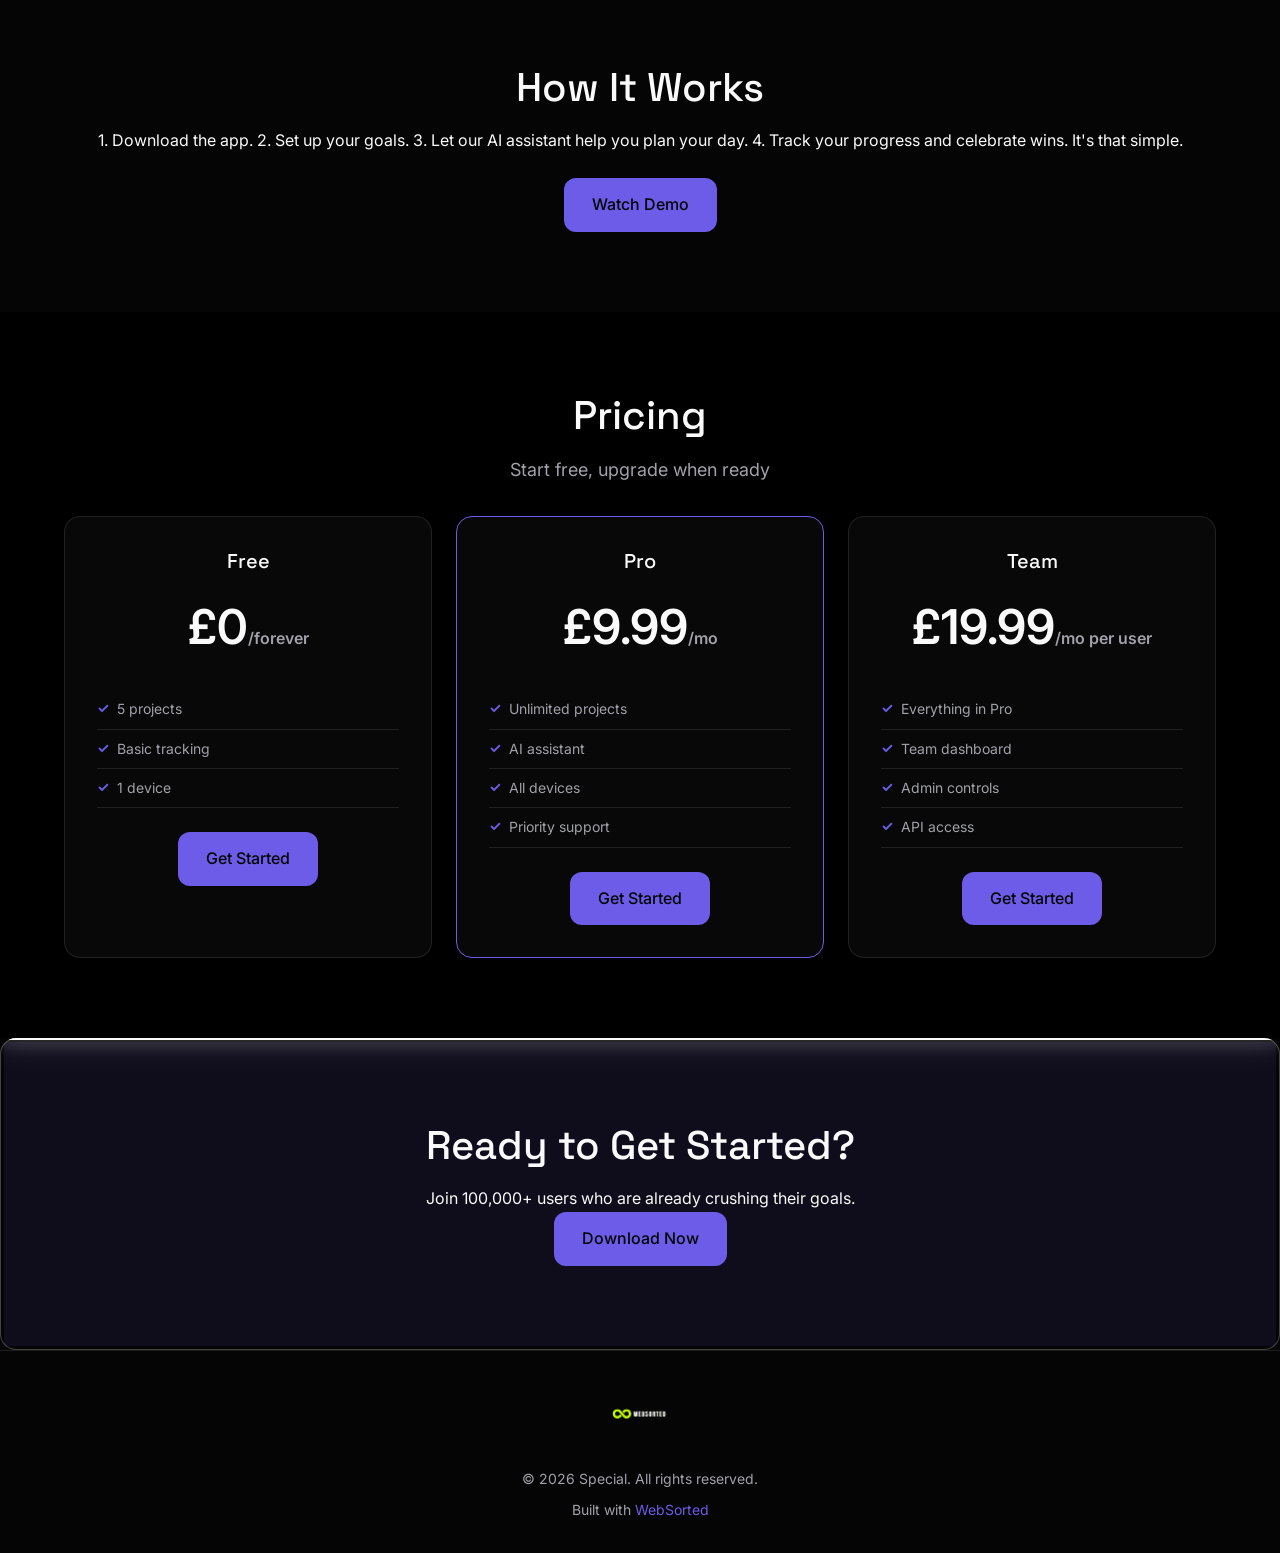
==== commit ac2b1177: "Deploy from WebSorted" ====
--- a/index.html
+++ b/index.html
@@ -18,7 +18,7 @@
     
     <nav class="navbar">
         <div class="container nav-container">
-            <a href="index.html" class="logo"><img src="[data-uri]" alt="Special" class="nav-logo" style="height: 40px;"></a>
+            <a href="index.html" class="logo"><img src="[data-uri]" alt="Special" class="nav-logo" style="height: 62px;"></a>
             <div class="nav-links">
                 <a href="#section-1776615827893" class="nav-link">Something Special</a>
 <a href="#hero" class="nav-link">Your Life,
@@ -33,33 +33,11 @@
     </nav>
 
     <main style="overflow-x:clip;">
-        
-    <style>
-      @media(max-width:767px){
-        #section-1776615827893{aspect-ratio:9/16 !important;min-height:auto;}
-        #section-1776615827893 .ws-hero-canvas{position:relative !important;width:100%;height:100%;}
-      }
-    </style>
-    <section id="section-1776615827893" class="section ws-custom-hero" style="position:relative;overflow:visible;width:100%;aspect-ratio:16/9;background-color:#050505;">
-        <div style="position:absolute;inset:0;background:rgba(0,0,0,0.5);"></div>
-        <div class="ws-hero-canvas" style="position:relative;left:0;width:100%;height:100%;overflow:visible;">
-        <div id="ws-layer-dlwnscvy3" class="ws-hero-layer" style="position:absolute;left:-1.6666666666666714%;width:41.41666666666667%;top:27.41%;height:36.15%;z-index:0;" data-parallax="0.65"><div style="width:100%;height:100%;opacity:1;filter:blur(0.542vw);"><svg viewBox="0 0 200 200" style="width:100%;height:100%;"><path d="M44.7,-76.4C58.8,-69.2,71.8,-58.1,79.6,-44.2C87.4,-30.3,90,-13.6,88.1,2.2C86.2,18,79.8,32.8,70.4,44.7C61,56.6,48.6,65.7,35,72.4C21.4,79.1,6.6,83.5,-7.8,82.8C-22.2,82.1,-36.2,76.3,-48.6,67.8C-61,59.3,-71.8,48.1,-78.4,34.6C-85,21.1,-87.4,5.3,-84.6,-9.1C-81.8,-23.5,-73.8,-36.5,-63.2,-46.1C-52.6,-55.7,-39.4,-61.9,-26.2,-69.7C-13,-77.5,0.2,-86.9,14.2,-88.5C28.2,-90.1,42.9,-83.9,44.7,-76.4Z" transform="translate(100 100)" fill="#CCFF00"/></svg></div></div>
-<style>@media(max-width:767px){#ws-layer-dlwnscvy3{left:-35.13% !important;width:108.33974358974359% !important;top:9.45% !important;height:72.06% !important}}</style>
-<div id="ws-layer-0sxy0pd3v" class="ws-hero-layer ws-anim-slideLeft" style="position:absolute;left:85.125%;width:3%;top:20.28%;height:4.04%;z-index:1;transform:rotate(15deg);--anim-dur:0.6s;--anim-delay:0s;" data-parallax="0.25" data-mouse-follow="0.05"><div style="width:100%;height:100%;opacity:1;filter:blur(0.583vw);"><svg viewBox="0 0 100 100" style="width:100%;height:100%;"><polygon points="50,5 95,95 5,95" fill="#CCFF00"/></svg></div></div>
-<div id="ws-layer-jxc67rz7d" class="ws-hero-layer ws-anim-fadeIn" style="position:absolute;left:46.95833333333333%;width:3%;top:30.09%;height:4.04%;z-index:2;transform:rotate(15deg);--anim-dur:0.6s;--anim-delay:0s;" data-mouse-follow="1"><div style="width:100%;height:100%;opacity:1;filter:blur(0.583vw);"><svg viewBox="0 0 100 100" style="width:100%;height:100%;"><polygon points="50,5 95,95 5,95" fill="#CCFF00"/></svg></div></div>
-<div id="ws-layer-83q8tzpwr" class="ws-hero-layer ws-anim-blurIn" style="position:absolute;left:80.375%;width:3%;top:67.61%;height:4.04%;z-index:3;transform:rotate(15deg);--anim-dur:0.6s;--anim-delay:0s;" data-parallax="0.75" data-mouse-follow="0.4"><div style="width:100%;height:100%;opacity:1;filter:blur(0.583vw);"><svg viewBox="0 0 100 100" style="width:100%;height:100%;"><polygon points="50,5 95,95 5,95" fill="#CCFF00"/></svg></div></div>
-<div id="ws-layer-iz8au05sa" class="ws-hero-layer ws-anim-scaleIn" style="position:absolute;left:61.54166666666667%;width:3%;top:51.94%;height:4.04%;z-index:4;transform:rotate(15deg);--anim-dur:0.6s;--anim-delay:0s;" data-parallax="0.5" data-mouse-follow="0.4"><div style="width:100%;height:100%;opacity:1;filter:blur(0.583vw);"><svg viewBox="0 0 100 100" style="width:100%;height:100%;"><polygon points="50,5 95,95 5,95" fill="#CCFF00"/></svg></div></div>
-<div id="ws-layer-jgqsqrxkm" class="ws-hero-layer" style="position:absolute;left:36.125%;width:3%;top:68.72%;height:4.04%;z-index:5;transform:rotate(15deg);" data-parallax="0.05" data-mouse-follow="0.75" data-scroll-from='{"y": -174}' data-scroll-to='{"y": 174}'><div style="width:100%;height:100%;opacity:1;filter:blur(0.583vw);"><svg viewBox="0 0 100 100" style="width:100%;height:100%;"><polygon points="50,5 95,95 5,95" fill="#CCFF00"/></svg></div></div>
-<div id="ws-layer-cx31qubtg" class="ws-hero-layer" style="position:absolute;left:20.91666666666667%;width:60%;top:28.15%;z-index:6;" data-parallax="0.35" data-scroll-from='{"y": -18}' data-scroll-to='{"y": 18}'><div style="width:100%;height:100%;opacity:1;"><div style="font-family:Space Grotesk,sans-serif;font-size:clamp(16px, 5.333vw, 64px);font-weight:700;color:#FFFFFF;text-align:center;line-height:1.1;letter-spacing:clamp(-0.2px, -0.083vw, -1px);white-space:pre-wrap;">Create Something Special</div></div></div>
-<style>@media(max-width:767px){#ws-layer-cx31qubtg{left:19.63% !important;width:60% !important;top:70.41% !important}}</style>
-
-        </div>
-    </section>
-<div class="section" style="position:relative;overflow:hidden;"><div class="ws-divider ws-divider-top" style="height:60px;"><svg viewBox="0 0 1440 100" preserveAspectRatio="none"><path d="M0,100 L720,20 L1440,100 L1440,100 L0,100 Z" fill="#050505"/></svg></div>
+        <div class="section" style="position:relative;overflow:hidden;"><div class="ws-divider ws-divider-top" style="height:60px;"><svg viewBox="0 0 1440 100" preserveAspectRatio="none"><path d="M0,100 L720,20 L1440,100 L1440,100 L0,100 Z" fill="#050505"/></svg></div><div class="ws-frame ws-frame-blaze-lines" style="--frame-color: #00ffff;--frame-thickness-base: 2px;--frame-blaze-length: 70%">
     <section id="hero" class="hero section">
         <div class="container" style="display:grid;grid-template-columns:1fr 1fr;gap:2rem;align-items:center;">
             <div>
-                <img src="[data-uri]" alt="" class="hero-section-logo" style="height:40px;object-fit:contain;margin-bottom:16px;">
+                <img src="[data-uri]" alt="" class="hero-section-logo" style="height:62px;object-fit:contain;margin-bottom:16px;">
                 <h1>Your Life,
 Simplified</h1>
                 <p class="subheading">The all-in-one app that helps you manage tasks, track habits, and achieve your goals. Available on iOS and Android.</p>
@@ -69,14 +47,14 @@
 Simplified" class="hero-image"><p class="image-attribution">Photo by <a href="#" target="_blank">Torsten Dettlaff</a> on <a href="#" target="_blank">Pexels</a></p></div>
         </div>
     </section>
-<div class="ws-divider ws-divider-bottom" style="height:35px;"><svg viewBox="0 0 1440 100" preserveAspectRatio="none"><path d="M0,100 L720,20 L1440,100 L1440,100 L0,100 Z" fill="#050505"/></svg></div></div><div class="section-with-bg" style="background-color: #000000;">
+</div><div class="ws-divider ws-divider-bottom" style="height:35px;"><svg viewBox="0 0 1440 100" preserveAspectRatio="none"><path d="M0,100 L720,20 L1440,100 L1440,100 L0,100 Z" fill="#050505"/></svg></div></div><div class="section-with-bg" style="background-color: #000000;">
     <section id="features" class="section section-centered">
         <div class="container">
             <h2>Features</h2>
             <p class="subheading">Everything you need, nothing you don't</p>
             
             
-            <div class="features-grid" style="display:grid;grid-template-columns:repeat(auto-fit,minmax(280px,1fr));gap:20px;margin-top:24px;"><div class="feature-card" style="padding:24px;border-radius:12px;background:var(--card-bg);border:1px solid var(--border);"><h3 style="font-size:1rem;font-weight:600;margin-bottom:8px;">Smart Task Management</h3><p style="font-size:0.85rem;opacity:0.6;">AI-powered prioritisation that learns your workflow.</p></div><div class="feature-card" style="padding:24px;border-radius:12px;background:var(--card-bg);border:1px solid var(--border);"><h3 style="font-size:1rem;font-weight:600;margin-bottom:8px;">Habit Tracking</h3><p style="font-size:0.85rem;opacity:0.6;">Build streaks and visualise your progress over time.</p></div><div class="feature-card" style="padding:24px;border-radius:12px;background:var(--card-bg);border:1px solid var(--border);"><h3 style="font-size:1rem;font-weight:600;margin-bottom:8px;">Team Collaboration</h3><p style="font-size:0.85rem;opacity:0.6;">Share projects and stay in sync with your team.</p></div><div class="feature-card" style="padding:24px;border-radius:12px;background:var(--card-bg);border:1px solid var(--border);"><h3 style="font-size:1rem;font-weight:600;margin-bottom:8px;">Cross-Platform Sync</h3><p style="font-size:0.85rem;opacity:0.6;">Seamless experience across all your devices.</p></div></div>
+            <div class="features-grid" style="display:grid;grid-template-columns:repeat(auto-fit,minmax(280px,1fr));gap:20px;margin-top:24px;"><div  class="ws-frame ws-frame-corner-brackets ws-card feature-card" style="padding:24px;border-radius:12px;background:var(--card-bg);border:1px solid var(--border);--frame-color: #00ffff"><h3 style="font-size:1rem;font-weight:600;margin-bottom:8px;">Smart Task Management</h3><p style="font-size:0.85rem;opacity:0.6;">AI-powered prioritisation that learns your workflow.</p></div><div  class="ws-frame ws-frame-corner-brackets ws-card feature-card" style="padding:24px;border-radius:12px;background:var(--card-bg);border:1px solid var(--border);--frame-color: #00ffff"><h3 style="font-size:1rem;font-weight:600;margin-bottom:8px;">Habit Tracking</h3><p style="font-size:0.85rem;opacity:0.6;">Build streaks and visualise your progress over time.</p></div><div  class="ws-frame ws-frame-corner-brackets ws-card feature-card" style="padding:24px;border-radius:12px;background:var(--card-bg);border:1px solid var(--border);--frame-color: #00ffff"><h3 style="font-size:1rem;font-weight:600;margin-bottom:8px;">Team Collaboration</h3><p style="font-size:0.85rem;opacity:0.6;">Share projects and stay in sync with your team.</p></div><div  class="ws-frame ws-frame-corner-brackets ws-card feature-card" style="padding:24px;border-radius:12px;background:var(--card-bg);border:1px solid var(--border);--frame-color: #00ffff"><h3 style="font-size:1rem;font-weight:600;margin-bottom:8px;">Cross-Platform Sync</h3><p style="font-size:0.85rem;opacity:0.6;">Seamless experience across all your devices.</p></div></div>
             
         </div>
     </section>
@@ -118,20 +96,20 @@
             </div>
         </div>
     </section>
-</div>
+</div><div class="ws-frame ws-frame-tech-scan">
     <section id="cta" class="section section-centered cta">
         <div class="container">
             <h2>Ready to Get Started?</h2>
-            <p class="text">Join 100,000+ users who are already crushing their goals.</p>
+            <p class="text"><p>Join 100,000+ users who are already crushing their goals.</p></p>
             <a href="#contact" class="btn btn-primary">Download Now</a>
         </div>
     </section>
-
+</div>
     </main>
 
     <footer class="footer">
         <div class="container">
-            <div class="footer-logo"><img src="[data-uri]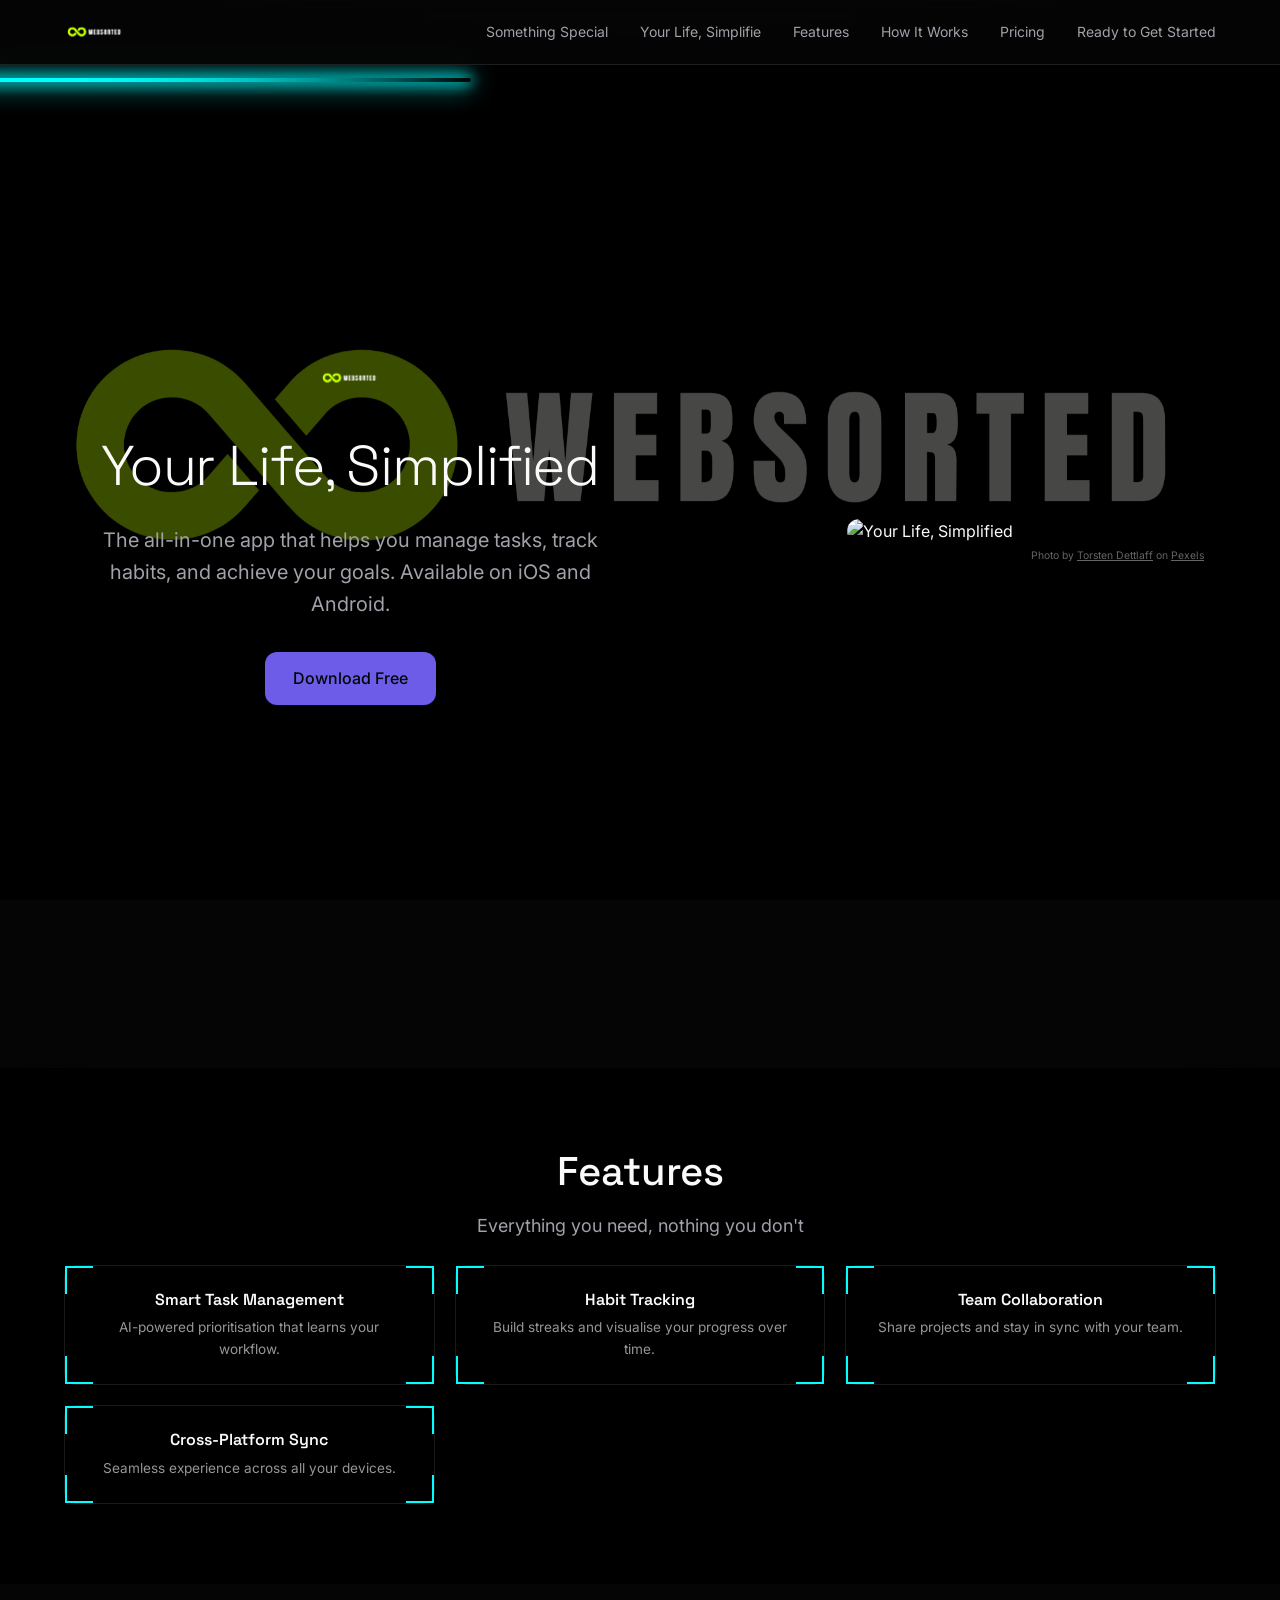
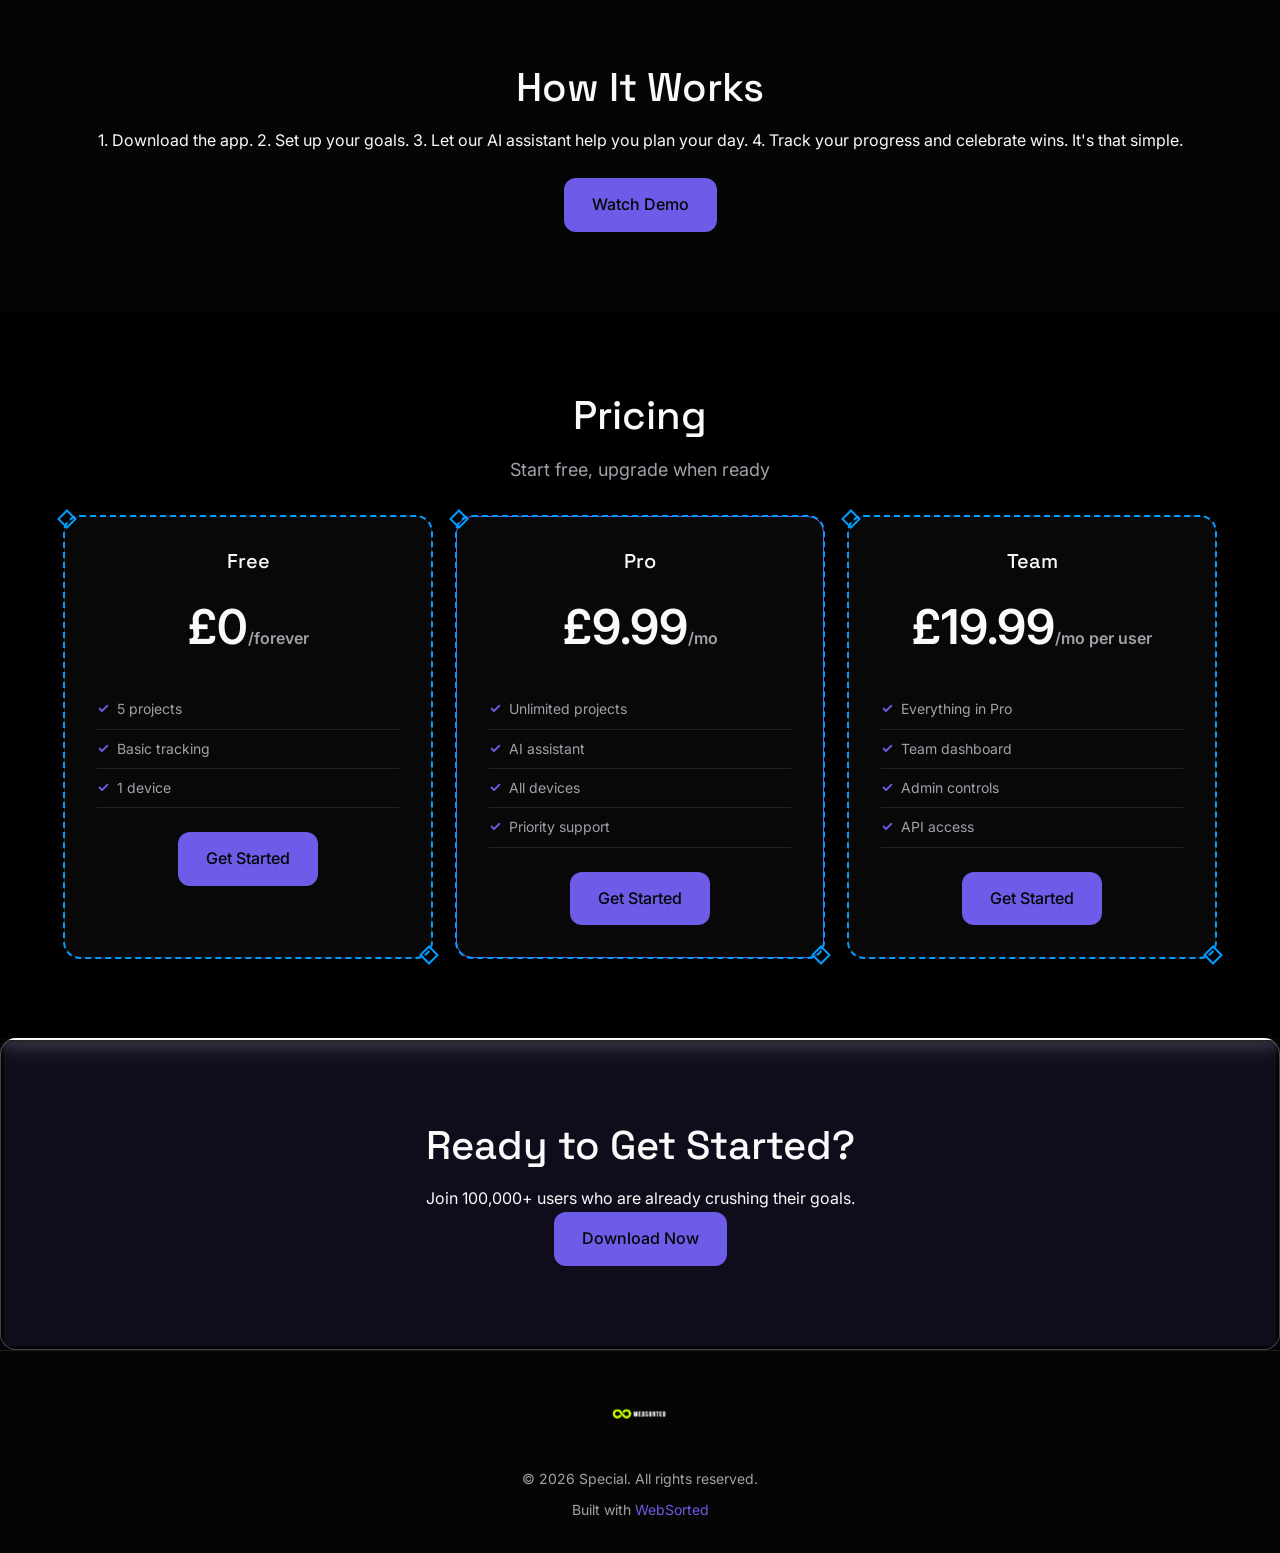
==== commit f3bb3b79: "Deploy from WebSorted" ====
--- a/index.html
+++ b/index.html
@@ -75,19 +75,19 @@
             <h2>Pricing</h2>
             <p class="subheading">Start free, upgrade when ready</p>
             <div class="pricing-grid">
-                <div class="pricing-card">
+                <div  class="ws-frame ws-frame-blueprint ws-card pricing-card" style="--frame-color: #009dff">
                     <h3>Free</h3>
                     <div class="price">£0<span>/forever</span></div>
                     <ul class="pricing-features"><li><span class="pricing-check" style="color:#6C5CE7;">&#10003;</span>5 projects</li><li><span class="pricing-check" style="color:#6C5CE7;">&#10003;</span>Basic tracking</li><li><span class="pricing-check" style="color:#6C5CE7;">&#10003;</span>1 device</li></ul>
                     <a href="#contact" class="btn btn-primary">Get Started</a>
                 </div>
-                <div class="pricing-card featured">
+                <div  class="ws-frame ws-frame-blueprint ws-card pricing-card featured" style="--frame-color: #009dff">
                     <h3>Pro</h3>
                     <div class="price">£9.99<span>/mo</span></div>
                     <ul class="pricing-features"><li><span class="pricing-check" style="color:#6C5CE7;">&#10003;</span>Unlimited projects</li><li><span class="pricing-check" style="color:#6C5CE7;">&#10003;</span>AI assistant</li><li><span class="pricing-check" style="color:#6C5CE7;">&#10003;</span>All devices</li><li><span class="pricing-check" style="color:#6C5CE7;">&#10003;</span>Priority support</li></ul>
                     <a href="#contact" class="btn btn-primary">Get Started</a>
                 </div>
-                <div class="pricing-card">
+                <div  class="ws-frame ws-frame-blueprint ws-card pricing-card" style="--frame-color: #009dff">
                     <h3>Team</h3>
                     <div class="price">£19.99<span>/mo per user</span></div>
                     <ul class="pricing-features"><li><span class="pricing-check" style="color:#6C5CE7;">&#10003;</span>Everything in Pro</li><li><span class="pricing-check" style="color:#6C5CE7;">&#10003;</span>Team dashboard</li><li><span class="pricing-check" style="color:#6C5CE7;">&#10003;</span>Admin controls</li><li><span class="pricing-check" style="color:#6C5CE7;">&#10003;</span>API access</li></ul>
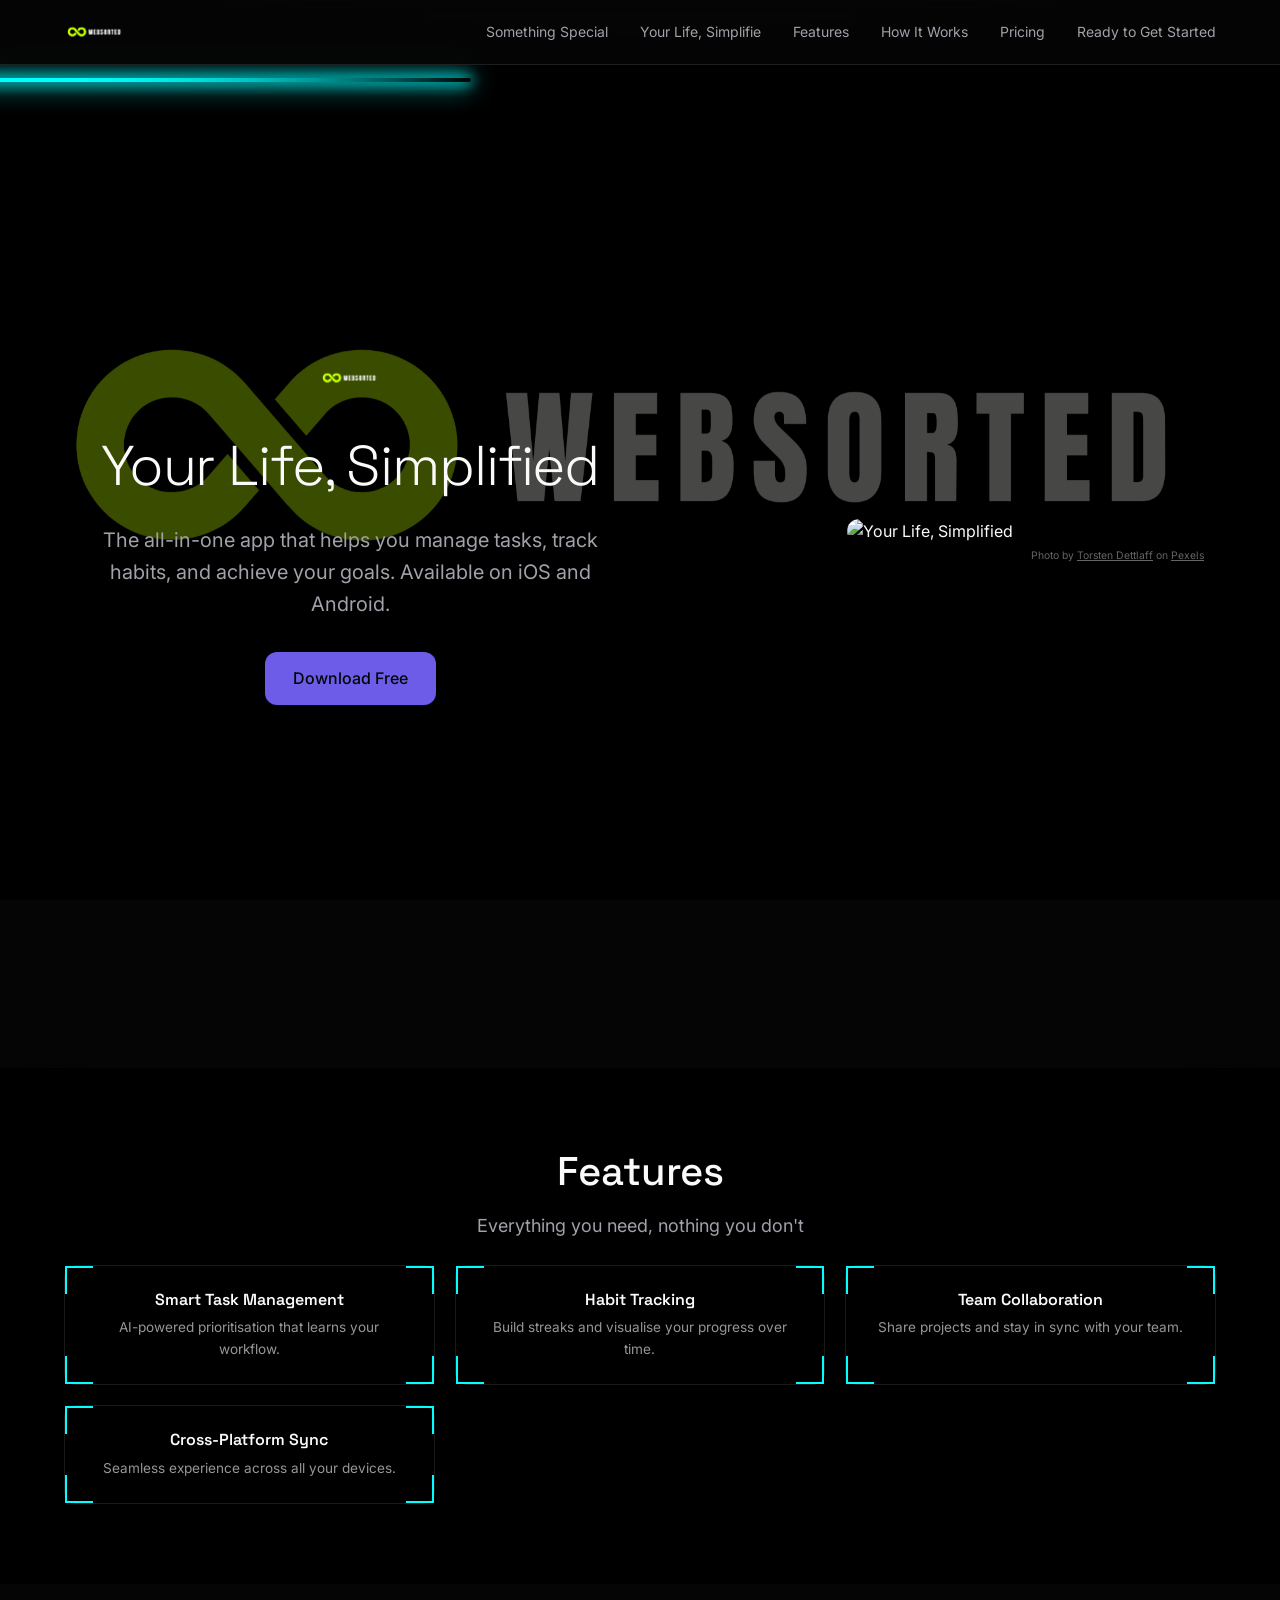
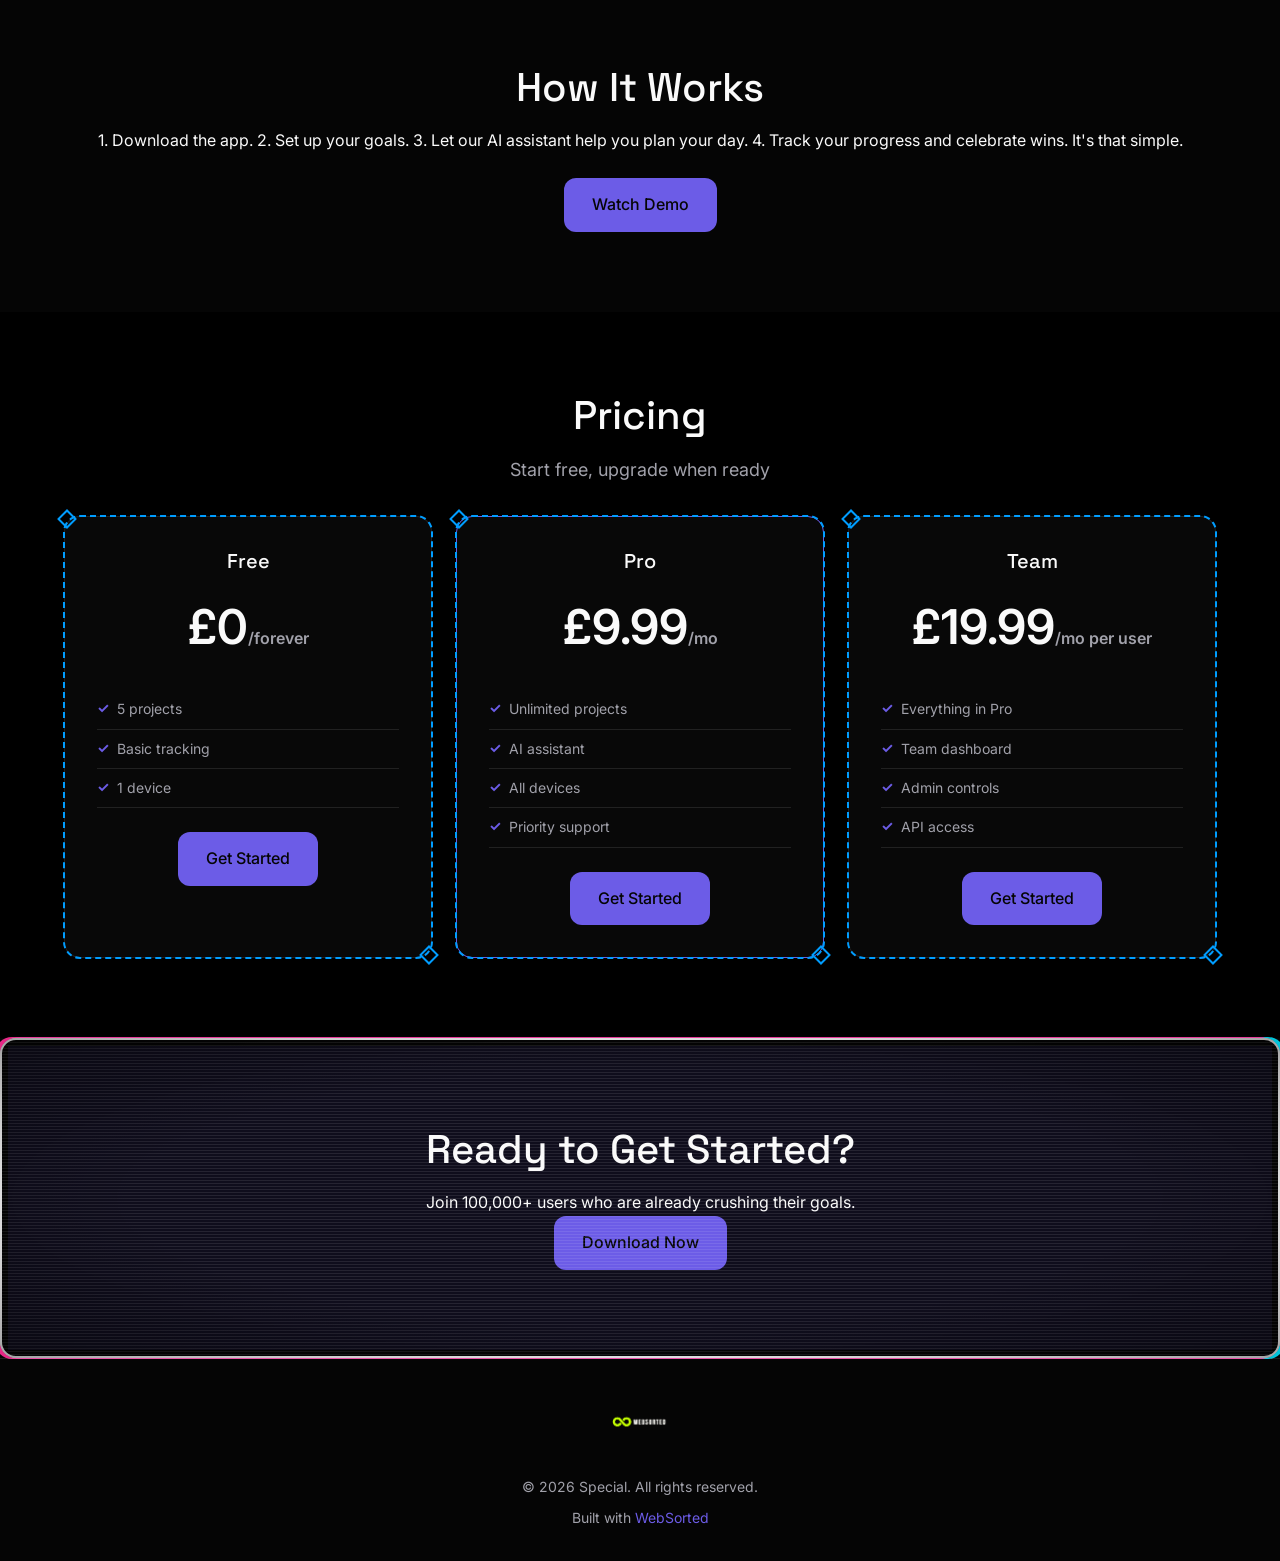
==== commit 573d47e8: "Deploy from WebSorted" ====
--- a/index.html
+++ b/index.html
@@ -96,7 +96,7 @@
             </div>
         </div>
     </section>
-</div><div class="ws-frame ws-frame-tech-scan">
+</div><div class="ws-frame ws-frame-retro-crt">
     <section id="cta" class="section section-centered cta">
         <div class="container">
             <h2>Ready to Get Started?</h2>
